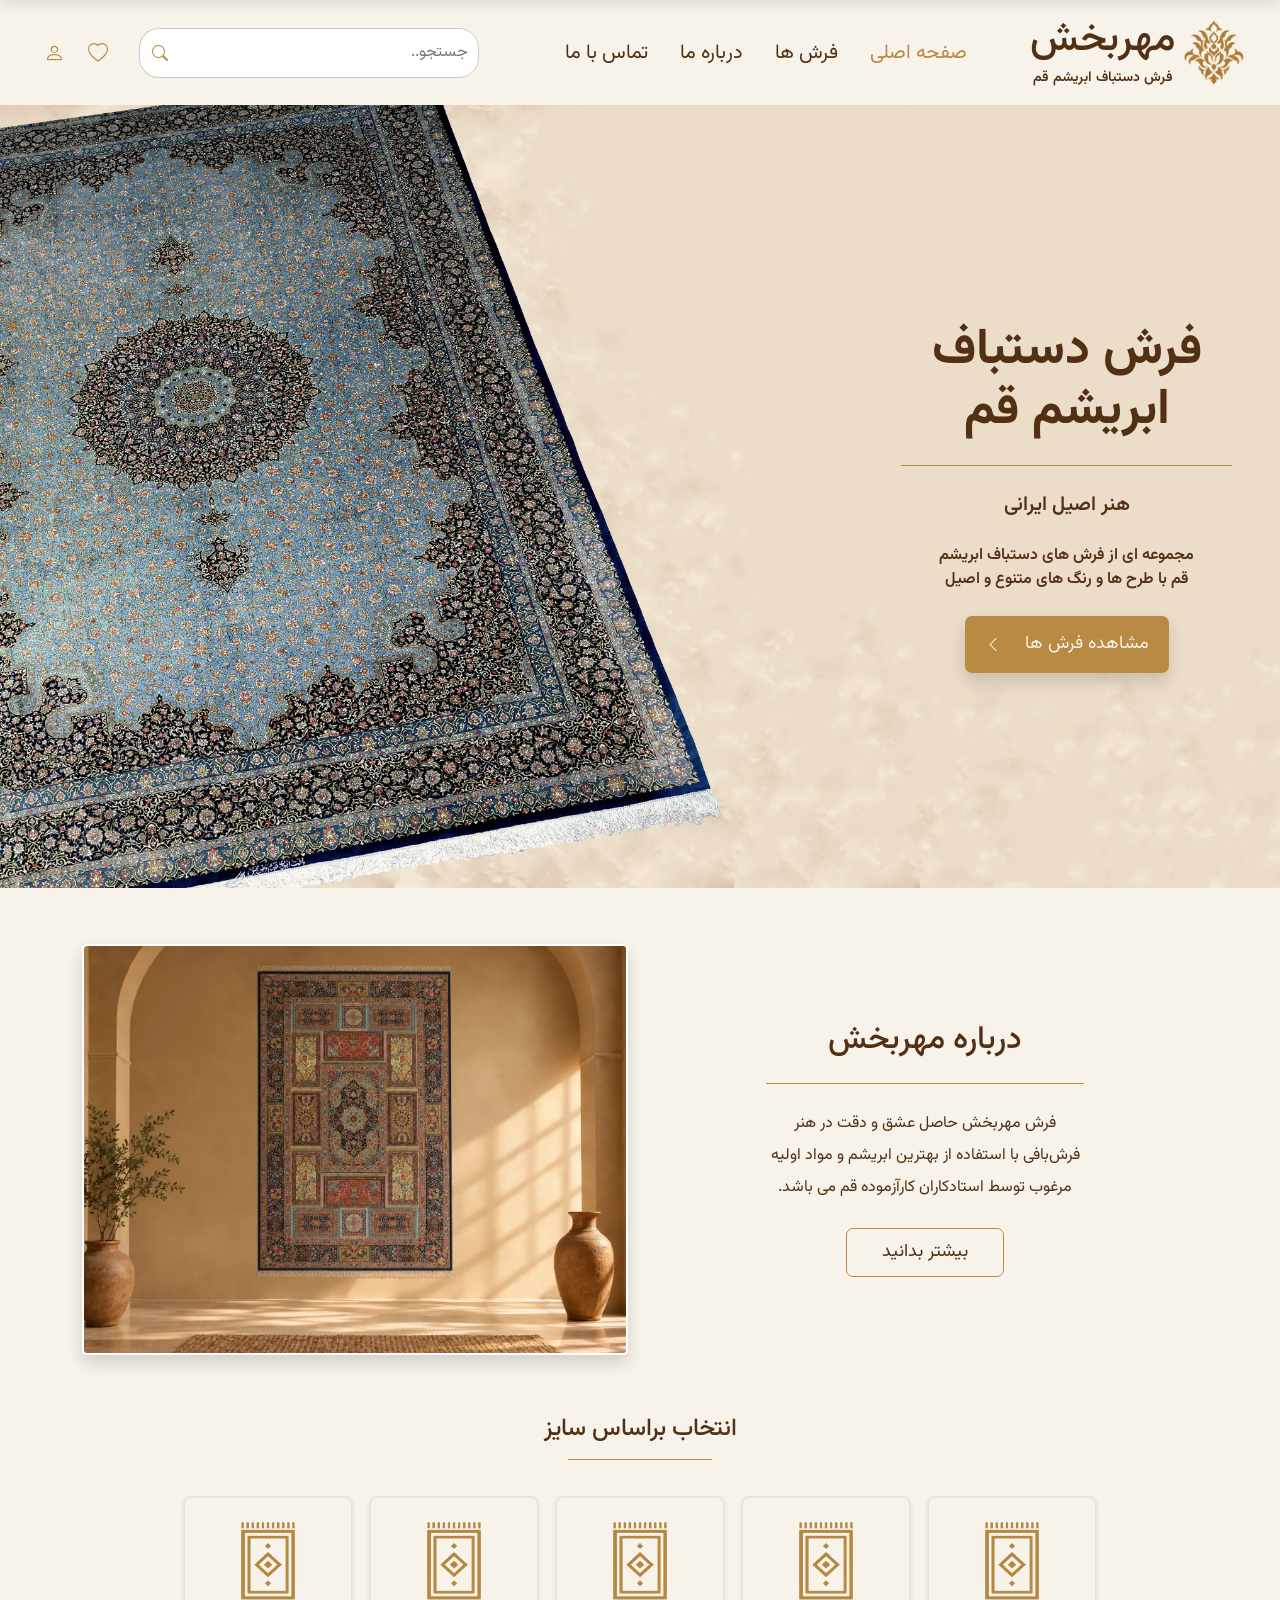
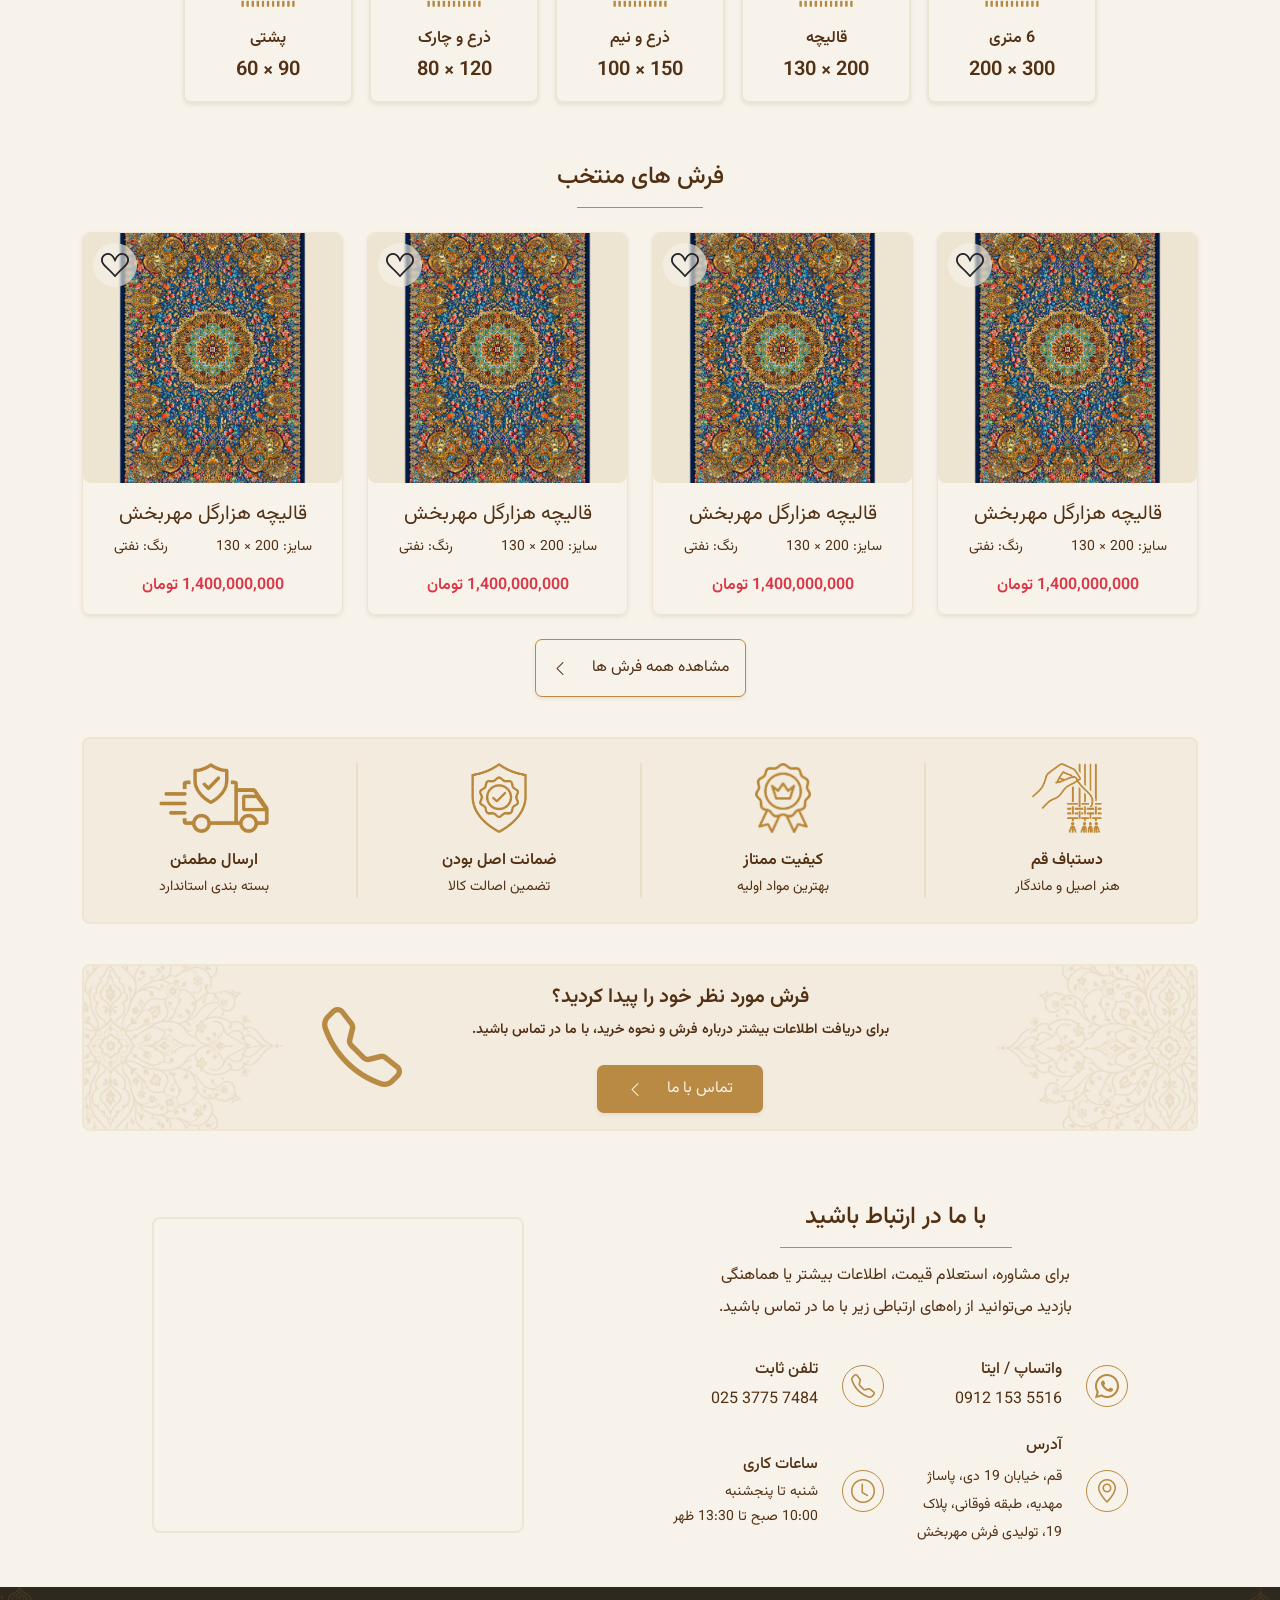
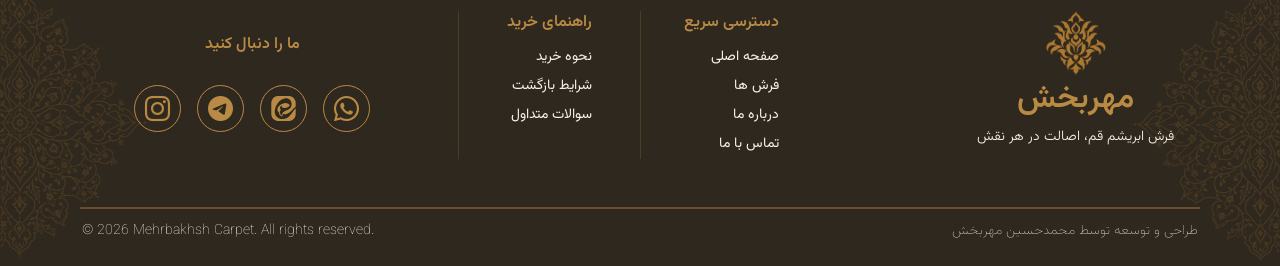
==== index.html @ 55b54447 "add produts page" ====
<html lang="en" dir="rtl">

<head>
    <meta charset="UTF-8">
    <meta name="viewport" content="width=device-width, initial-scale=1.0">
    <title>فرش مهربخش</title>

    <!-- bootstrap -->
    <link rel="stylesheet" href="assets/css/bootstrap.rtl.css">

    <!-- style -->
    <link rel="stylesheet" href="assets/css/style.css">

    <!-- icon -->
    <link rel="stylesheet" href="https://cdn.jsdelivr.net/npm/bootstrap-icons@1.13.1/font/bootstrap-icons.min.css">

    <!-- font -->
    <link rel="preconnect" href="https://fonts.googleapis.com">
    <link rel="preconnect" href="https://fonts.gstatic.com" crossorigin>
    <link href="https://fonts.googleapis.com/css2?family=Vazirmatn:wght@100..900&display=swap" rel="stylesheet">

    <link rel="shortcut icon" href="assets/imgs/logo.webp" type="image/x-icon">

</head>

<body>
    <!--main nav -->
    <nav class="px-1 px-sm-3 px-md-4 py-2 py-lg-3">
        <div class="container-fluid">
            <div class="row d-flex align-items-center justify-content-between">

                <div class="col-1 d-lg-none">
                    <i class="bi bi-list fs-4"></i>
                </div>

                <div class="col-8 col-sm-7 col-md-5 col-lg-3 col-xl-2">
                    <!-- logo and brand name -->
                    <div
                        class="d-flex align-items-center justify-content-start justify-content-sm-center justify-content-xl-start">
                        <!-- logo -->
                        <div class="logo">
                            <img src="assets/imgs/logo.webp" width="60px" alt="">
                        </div>

                        <!-- band name -->
                        <div class="brand_name ps-1 ps-sm-2 d-flex flex-column align-items-center">
                            <h1 class="mb-sm-1">مهربخش</h1>
                            <span class="small fw-semibold">فرش دستباف ابریشم قم</span>
                        </div>
                    </div>
                </div>

                <!-- nav links -->
                <div class="col-lg-6 col-xl-5 d-none d-lg-block">
                    <ul class="list-unstyled nav justify-content-center justify-content-xl-end">
                        <li class="nav-item">
                            <a class="nav-link text_gold fs-5" href="index.html">صفحه اصلی</a>
                        </li>

                        <li class="nav-item">
                            <a class="nav-link text-color-brown fs-5" href="products.html">فرش ها</a>
                        </li>

                        <li class="nav-item">
                            <a class="nav-link text-color-brown fs-5" href="#about_us">درباره ما</a>
                        </li>

                        <li class="nav-item">
                            <a class="nav-link text-color-brown fs-5" href="#contact_us">تماس با ما</a>
                        </li>
                    </ul>
                </div>

                <!-- search box -->
                <div class="col-4 d-none d-xl-block">
                    <div class="input-group d-flex justify-content-end">
                        <input type="search" class="search_box" placeholder="جستجو..">
                        <button class="btn btn-light search_btn">
                            <i class="bi bi-search text_gold"></i>
                        </button>
                    </div>
                </div>

                <!-- wishlist and profile -->
                <div class="col-3 col-md-2 col-lg-2 col-xl-1">
                    <ul class="list-unstyled d-flex align-items-center m-0 gap-2 justify-content-end ">
                        <li>
                            <a href="" class="extra_navlinks d-block d-xl-none p-2">
                                <i class="bi bi-search d-flex align-items-center fs-5"></i>
                            </a>
                        </li>
                        <li>
                            <a href="" class="extra_navlinks d-block p-2">
                                <i class="bi bi-heart d-flex align-items-center fs-5"></i>
                            </a>
                        </li>
                        <li>
                            <a href="" class="extra_navlinks d-block p-2">
                                <i class="bi bi-person d-flex align-items-center fs-5"></i>
                            </a>
                        </li>
                    </ul>
                </div>

            </div>
        </div>
    </nav>


    <!-- mini nav  -->
    <nav class="py-1 mini_nav">
        <div class="container">
            <div class="row d-flex align-items-center justify-content-between">

                <div class="col-1 d-lg-none">
                    <i class="bi bi-list fs-4"></i>
                </div>

                <!-- logo and brand name -->
                <div class="col-8 col-sm-7 col-md-5 col-lg-3 col-xl-2">
                    <div
                        class="d-flex align-items-center justify-content-start justify-content-sm-center justify-content-xl-start">
                        <!-- logo -->
                        <div class="mini_logo">
                            <img src="assets/imgs/logo.webp" width="40px" alt="">
                        </div>

                        <!-- band name -->
                        <div class="ps-1 ps-sm-2 ps-2 d-flex flex-column align-items-center">
                            <h2 class="mini_brand_name m-0">مهربخش</h2>
                        </div>
                    </div>
                </div>

                <!-- nav links -->
                <div class="col-lg-5 col-xl-4 d-none d-lg-block">
                    <ul class="list-unstyled nav justify-content-end m-0">
                        <li class="nav-item">
                            <a class="nav-link nav_link_mini text-light fs-6" href="index.html">صفحه اصلی</a>
                        </li>

                        <li class="nav-item">
                            <a class="nav-link nav_link_mini text_gold fs-6" href="products.html">فرش ها</a>
                        </li>

                        <li class="nav-item">
                            <a class="nav-link nav_link_mini text_gold fs-6" href="#about_us">درباره ما</a>
                        </li>

                        <li class="nav-item">
                            <a class="nav-link nav_link_mini text_gold fs-6" href="#contact_us">تماس با ما</a>
                        </li>
                    </ul>
                </div>

                <!-- search box -->
                <div class="col-4 d-none d-xl-flex">
                    <div class="input-group d-flex justify-content-end">
                        <input type="search" class="search_box_mini" placeholder="جستجو..">
                        <button class="btn btn-light search_btn_mini">
                            <i class="bi bi-search text_gold"></i>
                        </button>
                    </div>
                </div>

                <!-- wishlist and profile -->
                <div class="col-3 col-md-2 col-lg-2 col-xl-1">
                    <ul class="list-unstyled d-flex align-items-center justify-content-end m-0 gap-2">
                        <li>
                            <a href="" class="extra_navlinks d-block d-xl-none p-2">
                                <i class="bi bi-search d-flex align-items-center fs-5"></i>
                            </a>
                        </li>
                        <li>
                            <a href="" class="extra_navlinks_mini d-block p-2">
                                <i class="bi bi-heart d-flex align-items-center fs-6"></i>
                            </a>
                        </li>
                        <li>
                            <a href="" class="extra_navlinks_mini d-block p-2">
                                <i class="bi bi-person d-flex align-items-center fs-6"></i>
                            </a>
                        </li>
                    </ul>
                </div>
            </div>
        </div>
    </nav>

    <main>
        <!-- hero -->
        <section class="hero position-relative">
            <div class="container-fluid">
                <div
                    class="row h-100 d-flex align-items-start align-items-md-center justify-content-start ps-3 ps-sm-0 pt-3 pt-sm-5 pt-md-0">
                    <div
                        class="col-9 col-sm-5 col-md-5 col-xl-4 px-sm-2 px-md-5 d-flex flex-column align-items-center hero_content">
                        <h1 class="col-xl-11 hero_title m-0 fw-bold col-12 col-sm-11 col-md-12">فرش دستباف ابریشم قم
                        </h1>
                        <div class="line my-4"></div>
                        <span class="d-block fs-5 fw-semibold hero_title2">هنر اصیل ایرانی</span>
                        <p class="fw-semibold my-4 col-xl-10">مجموعه ای از فرش های دستباف ابریشم قم با طرح ها و رنگ های
                            متنوع و
                            اصیل
                        </p>
                        <a href="products.html" class="gold_btn hero_btn shadow ">
                            <span> مشاهده فرش ها</span>
                            <i class="bi bi-chevron-left d-flex align-items-center fs-6 ps-4"></i>
                        </a>
                    </div>
                </div>
            </div>
        </section>


        <!-- about us -->
        <section id="about_us" class="about_us py-4 py-sm-5 py-xl-5 my-2">
            <div class="container">
                <div class="row">
                    <div class="col-12 col-md-6 order-2 order-md-1">
                        <div
                            class="col-10 col-md-9 col-lg-8 col-xl-7 col-xxl-6 h-100 d-flex flex-column align-items-center justify-content-center about_text_box mx-auto mx-md-0 mx-lg-auto">
                            <span class="h2 about_us_title">درباره مهربخش</span>
                            <div class="line my-3 about_us_line"></div>
                            <p class="about_us_p text-center lh-lg py-2">فرش مهربخش حاصل عشق و دقت در هنر فرش‌بافی با
                                استفاده از
                                بهترین
                                ابریشم و مواد اولیه مرغوب توسط
                                استادکاران
                                کارآزموده قم می باشد.</p>
                            <div>
                                <a href="" class="outline_gold_btn about_us_btn">
                                    <span>بیشتر بدانید</span>
                                </a>
                            </div>
                        </div>
                    </div>

                    <div class="col-12 col-md-6 order-1 order-md-2 mb-5 mb-md-0">
                        <img src="assets/imgs/about-us.webp" class="about_us_img shadow" width="100%" alt="">
                    </div>
                </div>
            </div>
        </section>


        <!-- select by size -->
        <section class="select_size py-1">
            <div class="container">
                <div class="d-flex flex-column align-items-center justify-content-center">
                    <div class="select_size_head">
                        <div class="h4">انتخاب براساس سایز</div>
                        <div class="line w-75 mx-auto my-lg-3 mt-3 mb-0 mb"></div>
                    </div>

                    <div class="row w-100 d-flex justify-content-center select_size_items g-3 mt-1">

                        <div class="col-4 col-lg-2">
                            <a href=""
                                class="select_size_item shadow-sm px-2 px-sm-3 pb-2 pb-xl-3 pt-3 pt-xl-4 d-flex flex-column align-items-center justify-content-center ">
                                <div class="d-flex justify-content-center align-items-center">
                                    <img src="assets/imgs/select-size.webp" width="40%" alt="">
                                </div>
                                <div class="d-flex flex-column align-items-center">
                                    <span
                                        class="select_size_item_title d-block py-1 mt-1 mt-sm-2 mt-lg-3 fw-semibold ">6
                                        متری</span>
                                    <span
                                        class="select_size_item_size d-flex align-items-center m-0 p-0 fs-5 fw-semibold">300
                                        × 200</span>
                                </div>
                            </a>
                        </div>

                        <div class="col-4 col-lg-2">
                            <a href=""
                                class="px-2 px-sm-3 pb-2 pb-xl-3 pt-3 pt-xl-4 select_size_item shadow-sm d-flex flex-column align-items-center justify-content-center">
                                <div class="d-flex justify-content-center align-items-center">
                                    <img src="assets/imgs/select-size.webp" width="40%" alt="">
                                </div>
                                <div class="d-flex flex-column align-items-center">
                                    <span
                                        class="select_size_item_title d-block py-1 mt-1 mt-sm-2 mt-lg-3 fw-semibold">قالیچه</span>
                                    <span
                                        class="select_size_item_size d-flex align-items-center m-0 p-0 fs-5 fw-semibold">200
                                        × 130</span>
                                </div>
                            </a>
                        </div>

                        <div class="col-4 col-lg-2">
                            <a href=""
                                class="px-2 px-sm-3 pb-2 pb-xl-3 pt-3 pt-xl-4 select_size_item shadow-sm d-flex flex-column align-items-center justify-content-center">
                                <div class="d-flex justify-content-center align-items-center">
                                    <img src="assets/imgs/select-size.webp" width="40%" alt="">
                                </div>
                                <div class="d-flex flex-column align-items-center">
                                    <span
                                        class="select_size_item_title d-block py-1 mt-1 mt-sm-2 mt-lg-3 fw-semibold">ذرع
                                        و نیم</span>
                                    <span
                                        class="select_size_item_size d-flex align-items-center m-0 p-0 fs-5 fw-semibold">150
                                        × 100</span>
                                </div>
                            </a>
                        </div>

                        <div class="col-4 col-lg-2">
                            <a href=""
                                class="px-2 px-sm-3 pb-2 pb-xl-3 pt-3 pt-xl-4 select_size_item shadow-sm d-flex flex-column align-items-center justify-content-center">
                                <div class="d-flex justify-content-center align-items-center">
                                    <img src="assets/imgs/select-size.webp" width="40%" alt="">
                                </div>
                                <div class="d-flex flex-column align-items-center">
                                    <span
                                        class="select_size_item_title d-block py-1 mt-1 mt-sm-2 mt-lg-3 fw-semibold">ذرع
                                        و چارک</span>
                                    <span
                                        class="select_size_item_size d-flex align-items-center m-0 p-0 fs-5 fw-semibold">120
                                        × 80</span>
                                </div>
                            </a>
                        </div>

                        <div class="col-4 col-lg-2">
                            <a href=""
                                class="px-2 px-sm-3 pb-2 pb-xl-3 pt-3 pt-xl-4 select_size_item shadow-sm d-flex flex-column align-items-center justify-content-center">
                                <div class="d-flex justify-content-center align-items-center">
                                    <img src="assets/imgs/select-size.webp" width="40%" alt="">
                                </div>
                                <div class="d-flex flex-column align-items-center">
                                    <span
                                        class="select_size_item_title d-block py-1 mt-1 mt-sm-2 mt-lg-3 fw-semibold">پشتی</span>
                                    <span
                                        class="select_size_item_size d-flex align-items-center m-0 p-0 fs-5 fw-semibold">90
                                        × 60</span>
                                </div>
                            </a>
                        </div>
                    </div>
                </div>
            </div>
        </section>


        <!-- special carpets -->
        <section class="special_carpets py-5 my-lg-2">
            <div class="container">
                <div class="d-flex flex-column align-items-center justify-content-center">
                    <!-- special carpets header -->
                    <div>
                        <div class="h4">فرش های منتخب</div>
                        <div class="line w-75 mx-auto my-3"></div>
                    </div>

                    <!-- special carpet items -->
                    <div class="products_container w-100 mt-2">
                        <div class="row g-4">
                            <div class="col-6 col-xl-3">
                                <a href=""
                                    class="product_card shadow-sm d-flex flex-column align-items-center justify-content-center">
                                    <div class="product_head w-100">
                                        <div
                                            class="product_img_container d-flex align-items-center justify-content-center">
                                            <img class="product_img" src="assets/imgs/1.webp" alt="">
                                        </div>
                                    </div>

                                    <div class="product_body px-2 px-sm-0 py-3 py-md-4 py-xl-3 py-xxl-4">
                                        <span class="product_body_title d-block text-center fs-5">قالیچه هزارگل
                                            مهربخش</span>
                                        <div
                                            class="product_body_detail d-flex justify-content-between justify-content-sm-center gap-sm-5 py-2 small">
                                            <div class=" text-center">
                                                <span>سایز:</span>
                                                <span>200 × 130</span>
                                            </div>
                                            <div>
                                                <span>رنگ: </span>
                                                <span>نفتی</span>
                                            </div>
                                        </div>
                                        <span
                                            class="product_body_price d-block w-100 text-center fs-6 pt-2 text-danger fw-semibold">
                                            1,400,000,000
                                            تومان
                                        </span>
                                    </div>

                                    <!-- wishlist icon -->
                                    <button class="wishlist_icon_container border-0">
                                        <i
                                            class="bi bi-suit-heart-fill text-danger fs-3 wishlist_icon_selected d-none"></i>
                                        <i class="bi bi-suit-heart text-dark fs-3 wishlist_icon"></i>
                                    </button>

                                </a>
                            </div>

                            <div class="col-6 col-xl-3">
                                <a href=""
                                    class="product_card shadow-sm d-flex flex-column align-items-center justify-content-center">
                                    <div class="product_head w-100">
                                        <div
                                            class="product_img_container d-flex align-items-center justify-content-center">
                                            <img class="product_img" src="assets/imgs/1.webp" alt="">
                                        </div>
                                    </div>

                                    <div class="product_body px-2 px-sm-0 py-3 py-md-4 py-xl-3 py-xxl-4">
                                        <span class="product_body_title d-block text-center fs-5">قالیچه هزارگل
                                            مهربخش</span>
                                        <div
                                            class="product_body_detail d-flex justify-content-between justify-content-sm-center gap-sm-5 py-2 small">
                                            <div class=" text-center">
                                                <span>سایز:</span>
                                                <span>200 × 130</span>
                                            </div>
                                            <div>
                                                <span>رنگ: </span>
                                                <span>نفتی</span>
                                            </div>
                                        </div>
                                        <span
                                            class="product_body_price d-block w-100 text-center fs-6 pt-2 text-danger fw-semibold">
                                            1,400,000,000
                                            تومان
                                        </span>
                                    </div>

                                    <!-- wishlist icon -->
                                    <button class="wishlist_icon_container border-0">
                                        <i
                                            class="bi bi-suit-heart-fill text-danger fs-3 wishlist_icon_selected d-none"></i>
                                        <i class="bi bi-suit-heart text-dark fs-3 wishlist_icon"></i>
                                    </button>

                                </a>
                            </div>

                            <div class="col-6 col-xl-3">
                                <a href=""
                                    class="product_card shadow-sm d-flex flex-column align-items-center justify-content-center">
                                    <div class="product_head w-100">
                                        <div
                                            class="product_img_container d-flex align-items-center justify-content-center">
                                            <img class="product_img" src="assets/imgs/1.webp" alt="">
                                        </div>
                                    </div>

                                    <div class="product_body px-2 px-sm-0 py-3 py-md-4 py-xl-3 py-xxl-4">
                                        <span class="product_body_title d-block text-center fs-5">قالیچه هزارگل
                                            مهربخش</span>
                                        <div
                                            class="product_body_detail d-flex justify-content-between justify-content-sm-center gap-sm-5 py-2 small">
                                            <div class=" text-center">
                                                <span>سایز:</span>
                                                <span>200 × 130</span>
                                            </div>
                                            <div>
                                                <span>رنگ: </span>
                                                <span>نفتی</span>
                                            </div>
                                        </div>
                                        <span
                                            class="product_body_price d-block w-100 text-center fs-6 pt-2 text-danger fw-semibold">
                                            1,400,000,000
                                            تومان
                                        </span>
                                    </div>

                                    <!-- wishlist icon -->
                                    <button class="wishlist_icon_container border-0">
                                        <i
                                            class="bi bi-suit-heart-fill text-danger fs-3 wishlist_icon_selected d-none"></i>
                                        <i class="bi bi-suit-heart text-dark fs-3 wishlist_icon"></i>
                                    </button>

                                </a>
                            </div>

                            <div class="col-6 col-xl-3">
                                <a href=""
                                    class="product_card shadow-sm d-flex flex-column align-items-center justify-content-center">
                                    <div class="product_head w-100">
                                        <div
                                            class="product_img_container d-flex align-items-center justify-content-center">
                                            <img class="product_img" src="assets/imgs/1.webp" alt="">
                                        </div>
                                    </div>

                                    <div class="product_body px-2 px-sm-0 py-3 py-md-4 py-xl-3 py-xxl-4">
                                        <span class="product_body_title d-block text-center fs-5">قالیچه هزارگل
                                            مهربخش</span>
                                        <div
                                            class="product_body_detail d-flex justify-content-between justify-content-sm-center gap-sm-5 py-2 small">
                                            <div class=" text-center">
                                                <span>سایز:</span>
                                                <span>200 × 130</span>
                                            </div>
                                            <div>
                                                <span>رنگ: </span>
                                                <span>نفتی</span>
                                            </div>
                                        </div>
                                        <span
                                            class="product_body_price d-block w-100 text-center fs-6 pt-2 text-danger fw-semibold">
                                            1,400,000,000
                                            تومان
                                        </span>
                                    </div>

                                    <!-- wishlist icon -->
                                    <button class="wishlist_icon_container border-0">
                                        <i
                                            class="bi bi-suit-heart-fill text-danger fs-3 wishlist_icon_selected d-none"></i>
                                        <i class="bi bi-suit-heart text-dark fs-3 wishlist_icon"></i>
                                    </button>

                                </a>
                            </div>
                        </div>
                    </div>

                    <a href="products.html" class="outline_gold_btn my-4 p-3 shadow-sm">
                        <span class="small"> مشاهده همه فرش ها</span>
                        <i class="bi bi-chevron-left d-flex align-items-center fs-6 ps-4"></i>
                    </a>

                    <!-- carpet features -->
                    <div class="carpet_features w-100 my-2 my-md-3">
                        <div class="row">
                            <div class="col-3 carpet_feature_col my-2 my-sm-3 my-lg-4">
                                <div
                                    class="carpet_feature  d-flex flex-column justify-content-center align-items-center">
                                    <img src="assets/imgs/special-carpet-feature1.webp" height="70px" alt="">
                                    <span class="carpet_feature_title fw-semibold pt-3">دستباف قم</span>
                                    <span class="carpet_feature_detail pt-1 small">هنر اصیل و ماندگار</span>
                                </div>
                            </div>

                            <div class="col-3 carpet_feature_col my-2 my-sm-3 my-lg-4">
                                <div
                                    class="carpet_feature d-flex flex-column justify-content-center align-items-center">
                                    <img src="assets/imgs/special-carpet-feature2.webp" height="70px" alt="">
                                    <span class="carpet_feature_title fw-semibold pt-3">کیفیت ممتاز</span>
                                    <span class="carpet_feature_detail pt-1 small">بهترین مواد اولیه</span>
                                </div>
                            </div>

                            <div class="col-3 carpet_feature_col my-2 my-sm-3 my-lg-4">
                                <div
                                    class="carpet_feature d-flex flex-column justify-content-center align-items-center">
                                    <img src="assets/imgs/special-carpet-feature3.webp" height="70px" alt="">
                                    <span class="carpet_feature_title fw-semibold pt-3">ضمانت اصل بودن</span>
                                    <span class="carpet_feature_detail pt-1 small">تضمین اصالت کالا</span>
                                </div>
                            </div>

                            <div class="col-3 carpet_feature_col my-2 my-sm-3 my-lg-4">
                                <div
                                    class="carpet_feature d-flex flex-column justify-content-center align-items-center">
                                    <img src="assets/imgs/special-carpet-feature4.webp" height="70px" alt="">
                                    <span class="carpet_feature_title fw-semibold pt-3">ارسال مطمئن</span>
                                    <span class="carpet_feature_detail pt-1 small">بسته بندی استاندارد</span>
                                </div>
                            </div>
                        </div>
                    </div>

                    <!-- CTA  -->
                    <div
                        class="carpet_cta px-4 px-lg-0 mt-4 py-3 d-flex justify-content-center align-items-center gap-0 gap-sm-2 gap-md-2 gap-lg-0 position-relative">
                        <div
                            class="col-9 col-sm-7 col-md-8 col-lg-7 col-xl-6 d-flex flex-column align-items-center justify-content-center">
                            <span class="cta_title fs-5 fw-semibold">فرش مورد نظر خود را پیدا کردید؟</span>
                            <span
                                class="cta_detail col-10 col-sm-11 col-lg-12 small fw-semibold py-2 mb-2 mb-lg-3 text-center">برای
                                دریافت اطلاعات بیشتر درباره فرش و نحوه خرید،
                                با
                                ما در تماس باشید.</span>
                            <a href="#contact_us" class="cta_btn gold_btn shadow-sm " style="padding: 12px 30px;">
                                <span class="small">تماس با ما</span>
                                <i class="bi bi-chevron-left d-flex align-items-center fs-6 ps-4"></i>
                            </a>
                        </div>

                        <div>
                            <i class="bi bi-telephone telephone_icon text_gold"></i>
                        </div>

                        <!-- background texture -->
                        <div class="position-absolute top-50 end-0 translate-middle-y cta_background_container1">
                            <img src="assets/imgs/footer_background.webp" class="cta_background1" width="200px" alt="">
                        </div>
                        <div class=" position-absolute top-50 start-0 translate-middle-y cta_background_container2">
                            <img src="assets/imgs/footer_background.webp" class="cta_background2" width="200px" alt="">
                        </div>
                    </div>
                </div>
            </div>
        </section>


        <!-- contact us -->
        <section id="contact_us" class="contact_us mb-4 py-xl-3 ">
            <div class="container">
                <div
                    class="row align-items-center justify-content-center justify-content-lg-between justify-content-xl-around g-sm-5 g-lg-0">
                    <div class="col-12 col-sm-11 col-md-8 col-lg-6 col-xl-5">
                        <div class="d-flex flex-column align-items-center justify-content-center">
                            <span class="h4 contact_us_title">با ما در ارتباط باشید</span>
                            <div class="line my-2 w-50"></div>
                            <p class="contact_us_detail text-center lh-lg py-1 col-xl-10 col-xxl-9 mb-0 mb-lg-2"> برای
                                مشاوره، استعلام قیمت، اطلاعات بیشتر یا هماهنگی
                                بازدید می‌توانید از راه‌های ارتباطی زیر با ما در تماس باشید.</p>
                        </div>

                        <div class="row pt-4 g-4 mb-4 mb-sm-0">
                            <div class="col-12 col-sm-6 d-flex align-items-center">
                                <div class="d-flex align-items-center gap-3 gap-sm-4">
                                    <div class="contact_us_phone p-2">
                                        <i class="bi bi-whatsapp text_gold fs-4"></i>
                                    </div>
                                    <div class="d-flex flex-column">
                                        <span class="h6 contact_us_item_title">واتساپ / ایتا</span>
                                        <span class="bold ltr contact_us_item_number">0912 153 5516</span>
                                    </div>
                                </div>
                            </div>

                            <div class="col-12 col-sm-6 d-flex align-items-center">
                                <div class="d-flex align-items-center gap-4 ">
                                    <div class="contact_us_phone p-2">
                                        <i class="bi bi-telephone text_gold fs-4"></i>
                                    </div>
                                    <div class="d-flex flex-column">
                                        <span class="h6 contact_us_item_title">تلفن ثابت</span>
                                        <span class="bold ltr contact_us_item_number">025 3775 7484</span>
                                    </div>
                                </div>
                            </div>

                            <div class="col-9 col-sm-6 d-flex align-items-center order-2 order-sm-1">
                                <div class="d-flex align-items-center gap-4">
                                    <div class="contact_us_phone p-2">
                                        <i class="bi bi-geo-alt text_gold fs-4"></i>
                                    </div>
                                    <div class="d-flex flex-column">
                                        <span class="h6 contact_us_item_title">آدرس</span>
                                        <span class="small lh-lg contact_us_item_detail">قم، خیابان 19 دی، پاساژ مهدیه،
                                            طبقه فوقانی، پلاک 19،
                                            تولیدی فرش
                                            مهربخش</span>
                                    </div>
                                </div>
                            </div>

                            <div class="col-12 col-sm-6 d-flex align-items-center order-1 order-sm-2">
                                <div class="d-flex align-items-center gap-4">
                                    <div class="contact_us_phone p-2">
                                        <i class="bi bi-clock text_gold fs-4"></i>
                                    </div>
                                    <div class="d-flex flex-column">
                                        <span class="h6 contact_us_detail_item">ساعات کاری</span>
                                        <span class="small bold mb-1 contact_us_item_title">شنبه تا پنجشنبه</span>
                                        <span class="small bold contact_us_item_detail">10:00 صبح تا 13:30 ظهر</span>
                                    </div>
                                </div>
                            </div>

                        </div>
                    </div>

                    <div class="col-9 col-md-8 col-lg-5 col-xl-4">
                        <div class=" d-flex justify-content-center map p-2 p-lg-3">
                            <iframe title="map-iframe"
                                src="https://neshan.org/maps/iframe/places/61d1ba69313bbf83d821fd987650c64e#c34.646-50.887-20z-0p/34.6462736734398/50.88631746629694"
                                width="450" height="280" allowFullScreen loading="lazy"></iframe>
                        </div>
                    </div>
                </div>
            </div>
        </section>
    </main>

    <!-- footer -->
    <footer class="py-4 position-relative">
        <div class="container">
            <div class="row d-flex justify-content-center g-4 g-md-5 g-md-0">
                <div class="col-6 col-md-4 p-0">
                    <div
                        class="col-7 col-sm-12 d-flex justify-content-start justify-content-sm-center justify-content-md-start">
                        <div class="ms-0 ms-lg-5 d-flex flex-column align-items-center justify-content-center">
                            <img src="assets/imgs/logo.webp" width="60px" alt="">
                            <span class="text_gold fs-2 fw-semibold pb-1">مهربخش</span>
                            <span class="col-11 col-sm-12 text-center small fw-light">فرش ابریشم قم، اصالت در هر
                                نقش</span>
                        </div>
                    </div>
                </div>

                <div class="col-12 col-md-4 order-2 order-md-1">
                    <div class="row">
                        <div class="col-6 footer_links_col">
                            <div class="d-flex justify-content-center">
                                <div class="footer_links">
                                    <span class="d-block text_gold pb-2 fw-semibold ">دسترسی سریع</span>
                                    <ul class="list-unstyled small m-0">
                                        <li class="py-1">
                                            <a href="index.html" class="footer_link_item">صفحه اصلی</a>
                                        </li>
                                        <li class="py-1">
                                            <a href="products.html" class="footer_link_item">فرش ها</a>
                                        </li>
                                        <li class="py-1">
                                            <a href="#about_us" class="footer_link_item">درباره ما</a>
                                        </li>
                                        <li class="py-1">
                                            <a href="#contact_us" class="footer_link_item">تماس با ما</a>
                                        </li>
                                    </ul>
                                </div>
                            </div>
                        </div>

                        <div class="col-6 footer_links_col px-2">
                            <div class="d-flex justify-content-center">
                                <div class="footer_links">
                                    <span class="d-block text_gold pb-2 fw-semibold ">راهنمای خرید</span>
                                    <ul class="list-unstyled small">
                                        <li class="py-1">
                                            <a href="" class="footer_link_item">نحوه خرید</a>
                                        </li>
                                        <li class="py-1">
                                            <a href="" class="footer_link_item">شرایط بازگشت</a>
                                        </li>
                                        <li class="py-1">
                                            <a href="" class="footer_link_item">سوالات متداول</a>
                                        </li>
                                    </ul>
                                </div>
                            </div>
                        </div>
                    </div>
                </div>

                <div
                    class="col-3 col-sm-6 col-md-4 order-1 order-md-2 d-flex align-items-center justify-content-center p-0">
                    <div class="footer_links_social d-flex flex-column align-items-center">
                        <span class="d-block text_gold pb-3 pb-md-4 fw-semibold">ما را دنبال کنید</span>
                        <ul class="list-unstyled nav gap-2 gap-lg-3 justify-content-center">
                            <li class="py-1">
                                <a href="https://wa.me/989100562098" class="social_link_item" target="_blank">
                                    <div>
                                        <i class="bi bi-whatsapp footer_icon"></i>
                                    </div>
                                </a>
                            </li>
                            <li class="py-1">
                                <a href="https://eitaa.com/hossein_mehrbakhsh" class="social_link_item" target="_blank">
                                    <div>
                                        <svg class="footer_svg" height="25" viewBox="5.312 -.192 501.099 512.323"
                                            width="25" xmlns="http://www.w3.org/2000/svg" fill="currentColor">
                                            <path
                                                d="m127.317 510.763a141.312 141.312 0 0 1 -49.749-17.707c-34.56-19.819-60.352-55.317-68.629-94.421-3.221-15.296-3.627-34.624-3.2-153.749.405-128.193.106-121.579 6.208-142.699 3.029-10.517 11.456-28.587 17.557-37.696 22.507-33.494 55.616-54.998 96.64-62.784 8.192-1.557 20.053-1.707 129.195-1.707 133.355 0 128.96-.192 150.741 6.699a145.216 145.216 0 0 1 92.032 89.259c7.04 19.989 7.381 23.189 7.872 75.84l.427 47.573-8.341 5.717c-11.904 8.128-27.52 22.613-49.408 45.867-25.216 26.795-50.688 51.627-63.616 62.016-27.925 22.421-53.504 35.221-79.488 39.765-13.525 2.347-35.883 1.429-49.109-2.027-11.797-3.072-11.029-3.584-15.488 9.899a135.573 135.573 0 0 0 -6.784 32.981l-.661 8.683-3.115-.64c-25.92-5.141-51.605-27.413-61.525-53.333a76.437 76.437 0 0 1 -5.547-26.005l-.341-7.253-6.592-6.059c-13.739-12.587-22.677-27.989-25.493-43.968-4.523-25.451 7.253-54.229 32.811-80.128 26.965-27.371 66.709-48.853 105.664-57.173 14.037-2.987 38.784-3.776 51.264-1.6 24.277 4.224 44.096 16.491 56.427 34.965 3.883 5.781 4.16 6.613 3.776 11.84a17.323 17.323 0 0 1 -3.904 10.517c-9.92 13.888-39.424 28.757-71.168 35.84-56 12.48-91.605-3.029-86.037-37.525.555-3.477.853-6.485.661-6.677-.683-.683-6.251 2.219-12.267 6.4-10.219 7.125-19.264 20.992-22.4 34.283-.768 3.328-1.067 8.661-.725 13.867.427 7.061 1.131 9.685 4.096 15.701 1.963 3.968 5.867 9.6 8.704 12.565l5.12 5.355-2.048 2.603a103.36 103.36 0 0 0 -14.443 25.963 77.547 77.547 0 0 0 -2.24 38.72c2.197 9.835 8.981 23.36 15.765 31.317 5.163 6.08 17.003 16.299 18.901 16.299.512 0 .939-1.024.939-2.261.021-4.907 3.925-20.757 6.955-28.309 9.024-22.571 28.821-41.813 60.16-58.453 5.227-2.773 20.309-10.027 33.536-16.149 29.013-13.44 44.864-21.653 53.568-27.84 25.088-17.771 40.597-44.053 45.653-77.333 1.835-12.16 1.835-34.859 0-47.083-7.851-52.011-46.827-87.381-102.784-93.227-62.4-6.549-141.824 41.664-190.763 115.776-23.808 36.053-39.893 76.053-46.656 116.117-2.624 15.531-3.605 44.373-1.984 58.667 4.117 36.352 17.536 65.664 40.597 88.661a139.328 139.328 0 0 0 39.893 28.011c50.517 24.107 106.453 24.64 155.627 1.515 21.248-10.005 42.112-25.515 64.491-48 21.76-21.867 36.48-40.107 76.629-95.104 22.187-30.357 39.765-50.517 48.469-55.573l3.2-1.835-.405 65.941c-.384 63.851-.469 66.283-2.624 75.968-12.8 57.131-54.187 98.901-110.827 111.829l-9.984 2.283-123.2.213c-100.992.171-124.8-.043-132.053-1.195z" />
                                        </svg>
                                    </div>
                                </a>
                            </li>
                            <li class="py-1">
                                <a href="https://t.me/hossein_mehrbakhsh" class="social_link_item" target="_blank">
                                    <div>
                                        <i class="bi bi-telegram footer_icon"></i>
                                    </div>
                                </a>
                            </li>
                            <li class="py-1">
                                <a href="https://www.instagram.com/mehrbakhsh_carpet/" class="social_link_item"
                                    target="_blank">
                                    <div>
                                        <i class="bi bi-instagram footer_icon"></i>
                                    </div>
                                </a>
                            </li>
                        </ul>
                    </div>
                </div>
            </div>

            <div class="row d-flex justify-content-between align-items-center pt-2 mt-4 mt-md-5 g-1 footer_bottom">
                <span class="col-12 col-sm-6 small fw-lighter order-2 order-sm-1">طراحی و توسعه توسط محمدحسین
                    مهربخش</span>
                <span class="col-12 col-sm-6 small fw-lighter order-1 order-sm-2 ltr">© 2026 Mehrbakhsh Carpet. All
                    rights reserved.</span>
            </div>
        </div>

        <div class="footer_background1 position-absolute end-0 top-0">
            <img src="assets/imgs/footer_background.webp" width="150px" alt="">
        </div>

        <div class="footer_background2 position-absolute start-0 top-0">
            <img src="assets/imgs/footer_background.webp" width="150px" alt="">
        </div>
    </footer>




    <script src="assets/js/app.js"></script>
</body>

</html>
---- assets/css/style.css ----
* {
    margin: 0;
    padding: 0;
}

:root {
    --text-color: #523014;
    --primary-background: #F7F3EB;
    --secondary-background: hsl(40, 43%, 91%);
    --dark-background: #2F281E;
    --hover-background: hsl(39, 42%, 97%);
    --gold: #B88A43;
}

body {
    font-family: "Vazirmatn", sans-serif;
    background-color: var(--primary-background);
    color: var(--text-color);
}

.ltr {
    direction: ltr;
    unicode-bidi: isolate;
}

.text_gold {
    color: var(--gold);
}

.text-color-brown {
    color: var(--text-color);
}


.nav-link:hover {
    color: #B88A43;
}

.line {
    height: 1px;
    width: 100%;
    border-top: 1px solid var(--gold);
}

.gold_btn {

    text-decoration: none;
    color: var(--primary-background);
    background-color: var(--gold);
    padding: 15px 20px;
    border-radius: 7px;
    font-size: 18px;
    display: flex;
    justify-content: space-between;
    align-items: center;
    transition-duration: 0.3s;
}

.gold_btn:hover {
    background-color: hsl(36, 47%, 40%);
    color: var(--primary-background);
}

/* main nav */
.search_box {
    border: 1px solid hsl(0, 0%, 80%);
    height: 50px;
    width: 300px;
    border-radius: 20px;
    padding: 10px;
}

.search_box:focus {
    outline: 1px solid var(--gold);
}

.search_btn {
    background-color: white;
    border-color: hsl(0, 0%, 80%);
    border-right: transparent;
    border-radius: 20px;
    transition-duration: 0.3s;
}

.search_btn:focus {
    background-color: var(--hover-background);
    outline: 1px solid var(--gold);
    border: 1px solid hsl(0, 0%, 80%);
    border-right: 0;
}

.search_btn:hover {
    border-color: hsl(0, 0%, 80%);
    background-color: var(--hover-background) !important;
}

.extra_navlinks {
    text-decoration: none;
    color: var(--gold);
    transition-duration: 0.3s;
}

.extra_navlinks:hover {
    color: var(--text-color);
}


/*  mini nav */
.mini_nav {
    background: rgba(47, 40, 30, 0.95);
    backdrop-filter: blur(8px);
    color: var(--gold);
    position: fixed;
    top: 0;
    left: 0;
    z-index: 1000;
    transform: translate3d(0, -100%, 0);
    transition: transform 0.3s ease;
    width: 100%;

    box-shadow: 0 3px 15px rgba(0, 0, 0, 0.12);
}

.mini_nav.show {
    transform: translate3d(0, 0, 0);
}

.search_box_mini {
    border: 1px solid hsl(0, 0%, 80%);
    height: 30px;
    width: 200px;
    border-radius: 10px;
    padding: 10px;
}

.search_box_mini:focus {
    outline: 1px solid var(--gold);
}

.search_btn_mini {
    background-color: white;
    border-color: hsl(0, 0%, 80%);
    border-right: transparent;
    border-radius: 10px;
    transition-duration: 0.3s;
}

.search_btn_mini:focus {
    background-color: var(--hover-background);
    outline: 1px solid var(--gold);
    border: 1px solid hsl(0, 0%, 80%);
    border-right: 0;
}

.nav_link_mini:hover {
    color: var(--secondary-background);
}

.search_btn_mini:hover {
    border-color: hsl(0, 0%, 80%);
    background-color: var(--hover-background) !important;
}

.extra_navlinks_mini {
    text-decoration: none;
    color: var(--gold);
    transition-duration: 0.3s;
}

.extra_navlinks_mini:hover {
    color: var(--secondary-background);
}


/* hero */
.hero {
    text-align: center;
    height: 87vh;
    background-image: url(../imgs/hero.webp);
    background-size: cover;
    background-position: center;
    background-repeat: no-repeat;
    overflow: hidden;
}

.hero_title {
    font-size: 50px;
}


/* about us  */
.about_us_img {
    border-radius: 5px;
    border: 2px solid white;
}

.outline_gold_btn {
    text-decoration: none;
    color: var(--text-color);
    background-color: var(--primary-background);
    border: 1px solid var(--gold);
    padding: 10px 35px;
    border-radius: 7px;
    font-size: 18px;
    display: flex;
    justify-content: space-between;
    align-items: center;
    transition-duration: 0.3s;
}

.outline_gold_btn:hover {
    color: var(--text-color);
    background-color: hsl(40, 43%, 99%);
}


/* select with size */
.select_size_item {
    color: var(--text-color);
    text-decoration: none;
    border: 2px solid rgba(187, 139, 68, 0.15);
    border-radius: 8px;
    transition-duration: 0.3s;
}

.select_size_item:hover {
    border-color: var(--gold);
    color: var(--text-color);
}


/* special carpets */
.product_card {
    border-radius: 8px;
    color: var(--text-color);
    text-decoration: none;
    border: 1px solid rgba(187, 139, 68, 0.15);
    border-radius: 8px;
    transition-duration: 0.3s;
    position: relative;
}

.product_card:hover {
    border-color: var(--gold);
    color: var(--text-color);
    background-color: var(--hover-background);
}

.product_img_container {
    background-color: rgba(187, 139, 68, 0.15);
    border-radius: 8px;
    height: 320px;
    overflow: hidden;
}

.product_img {
    height: 400px;
    transition: transform 0.4s ease;
}

.product_img:hover {
    transform: scale(1.15);
}

.wishlist_icon_container {
    position: absolute;
    top: 10px;
    left: 10px;
    padding: 8px;
    border-radius: 40px;
    background-color: rgb(247, 243, 235, 0.6);
    backdrop-filter: blur(1px);
    transition-duration: 0.3s;
}


.wishlist_icon_container:hover {
    background-color: rgb(247, 243, 235, 0.9);
}


.carpet_features {
    background-color: var(--secondary-background);
    border-radius: 8px;
    border: 2px solid hsl(40, 43%, 88%);
}


.carpet_feature_col:not(:last-child) {
    border-left: 2px solid hsl(40, 43%, 85%);
}

.carpet_cta {
    width: 100%;
    background-color: var(--secondary-background);
    border-radius: 8px;
    border: 2px solid hsl(40, 43%, 88%);
    overflow: hidden;
}

.telephone_icon {
    font-size: 80px;
}

.cta_background1 {
    filter: opacity(0.15);
}

.cta_background2 {
    transform: rotate(180deg);
    filter: opacity(0.15);
}


/* contact us */
.contact_us_phone {
    border-radius: 40px;
    border: 1px solid var(--gold);
}

.map iframe {
    border-radius: 8px;
}

.map {
    border: 2px solid hsl(40, 43%, 88%);
    border-radius: 8px;
}


/* footer  */
footer {
    background-color: var(--dark-background);
    color: var(--primary-background);
    overflow: hidden;
}

.footer_links .footer_link_item {
    text-decoration: none;
    color: var(--primary-background);
    transition-duration: 0.3s;
}

.footer_links .footer_link_item:hover {
    color: var(--gold);
}

footer .footer_links_col {
    border-left: 1px solid rgb(184, 138, 67, 0.2);
}

.footer_links_social .social_link_item {
    font-size: 25px;
    text-decoration: none;
    color: var(--gold);
    transition-duration: 0.3s;
}

.footer_links_social .social_link_item:hover {
    color: var(--primary-background);
}

.social_link_item div {
    padding: 10px;
    border-radius: 40px;
    border: 1px solid var(--gold);
}

.footer_bottom {
    border-top: 2px solid rgb(184, 138, 67, 0.4);
}

.footer_background1 {
    filter: opacity(0.2);
}

.footer_background2 {
    filter: opacity(0.2);
    transform: rotate(180deg);
}



/*------------------ responsive -----------------*/
@media (max-width: 1399.98px) {

    /* special carpets  */
    .product_img_container {
        height: 250px;
    }

    .product_img {
        height: 300px;
    }
}

@media (max-width: 1199.98px) {

    /* about us  */
    .about_us_p {
        font-size: 15px !important;
    }

    /* select by size */
    .select_size_item_size {
        font-size: 18px !important;
    }

}

@media (max-width: 991.98px) {

    /* main nav  */
    .brand_name h1 {
        font-size: 32px;
    }

    .brand_name span {
        font-size: 13px;
    }

    .logo img {
        width: 50px;
    }

    /* hero  */
    .hero {
        background-position: 40% center;
    }

    .hero_content h1 {
        font-size: 40px;
    }

    .hero_title2 {
        font-size: 20px !important;
    }

    .hero_content p {
        font-size: 14px;
    }

    .hero_btn span {
        font-size: 16px;
    }

    /* about us  */
    .about_us_title {
        font-size: 26px !important;
    }

    .about_us_p {
        font-size: 12px !important;
        margin-bottom: 5px;
    }

    .about_us_line {
        margin: 5px 0px !important;
    }

    .about_us_btn span {
        font-size: 15px;
    }

    /* select by size */
    .select_size_items {
        width: 70% !important;
    }


    /* special carpet  */
    /* carpet feature  */
    .carpet_feature img {
        height: 55px;
    }

    /* cta  */
    .cta_background1 {
        width: 150px;
    }

    .cta_background2 {
        width: 150px;
    }

    .cta_background_container1 {
        left: -40px !important;
    }

    .cta_background_container2 {
        right: -40px !important;
    }

    .cta_title {
        font-size: 18px !important;
    }

    .cta_detail {
        font-size: 12px !important;
        font-weight: normal !important;
    }

    .telephone_icon {
        font-size: 70px;
    }

    .cta_btn span {
        font-size: 14px;
    }

}

@media (max-width: 767.98px) {
    .brand_name h1 {
        font-size: 28px;
    }

    .brand_name span {
        font-size: 12px;
    }

    .logo img {
        width: 47px;
    }

    /* hero  */
    .hero {
        background-position: 35% center;
    }

    .hero_content h1 {
        font-size: 34px;
    }

    .hero_title2 {
        font-size: 17px !important;
    }

    .hero_content p {
        font-size: 11px;
    }

    .hero_btn span {
        font-size: 13px;
    }

    .hero_btn {
        padding: 12px 12px;
    }

    .hero_content {
        backdrop-filter: blur(1px);
        border-radius: 8px;
    }

    /* select by size */
    .select_size_items {
        width: 100% !important;
    }


    /* special carpets  */
    .product_img_container {
        height: 230px;
    }

    .product_img {
        height: 320px;
    }


    /* special carpet  */
    /* carpet feature  */
    .carpet_feature_title {
        font-size: 14px;
    }

    .carpet_feature_detail {
        font-size: 12px;
    }


    /* contact us  */
    .contact_us_title {
        font-size: 20px !important;
    }

    .contact_us_detail {
        font-size: 14px !important;
    }


    /* footer  */
    .footer_links_col:last-child {
        border-left: 0;
    }

    .footer_background1 {
        top: 20% !important;
    }

    .footer_background2 {
        top: 20% !important;
    }
}

@media (max-width: 575.98px) {
    /* main nav  */
    .brand_name h1 {
        font-size: 24px;
        margin-bottom: 3px;
    }

    .brand_name span {
        font-size: 12px;
    }

    .logo img {
        width: 45px;
    }

    /* hero  */
    .hero {
        background-position: 25% center;
        height: 90vh;
    }

    .hero_content {
        backdrop-filter: blur(5px);
        border-radius: 8px;
        background-color: rgb(247, 243, 235, 0.5);
        padding: 20px;
        max-width: 230px;
    }

    .hero .row {
        width: 100%;
    }

    /* select by size */
    .select_size_item_title {
        font-size: 14px;
    }

    .select_size_item_size {
        font-size: 15px !important;
    }

    /* special carpets  */
    .product_img_container {
        height: 200px;
    }

    .product_img {
        height: 250px;
    }

    .product_body_title {
        font-size: 18px !important;
    }

    .product_body_detail {
        font-size: 12px;
    }

    .product_body_price {
        font-size: 14px !important;
    }

    /* special carpet  */
    /* carpet feature  */
    .carpet_feature img {
        height: 45px;
    }

    .carpet_feature_title {
        font-size: 10px;
    }

    .carpet_feature_detail {
        font-size: 9px;
    }

    /* cta  */
    .cta_background1 {
        width: 120px;
    }

    .cta_background2 {
        width: 120px;
    }

    .cta_title {
        font-size: 16px !important;
    }

    .cta_detail {
        font-size: 10px !important;
        font-weight: normal !important;
    }

    .telephone_icon {
        font-size: 55px;
    }

    .cta_btn {
        padding: 10px 18px !important;
    }

    .cta_btn span {
        font-size: 12px;
    }


    /* contact us  */

    .map iframe {
        height: 220px;
        width: 100%;
    }


    /* footer  */

    .footer_icon{
        font-size: 20px;
    }
    .footer_svg{
        height: 20px;
        width: 20px;
    }
}
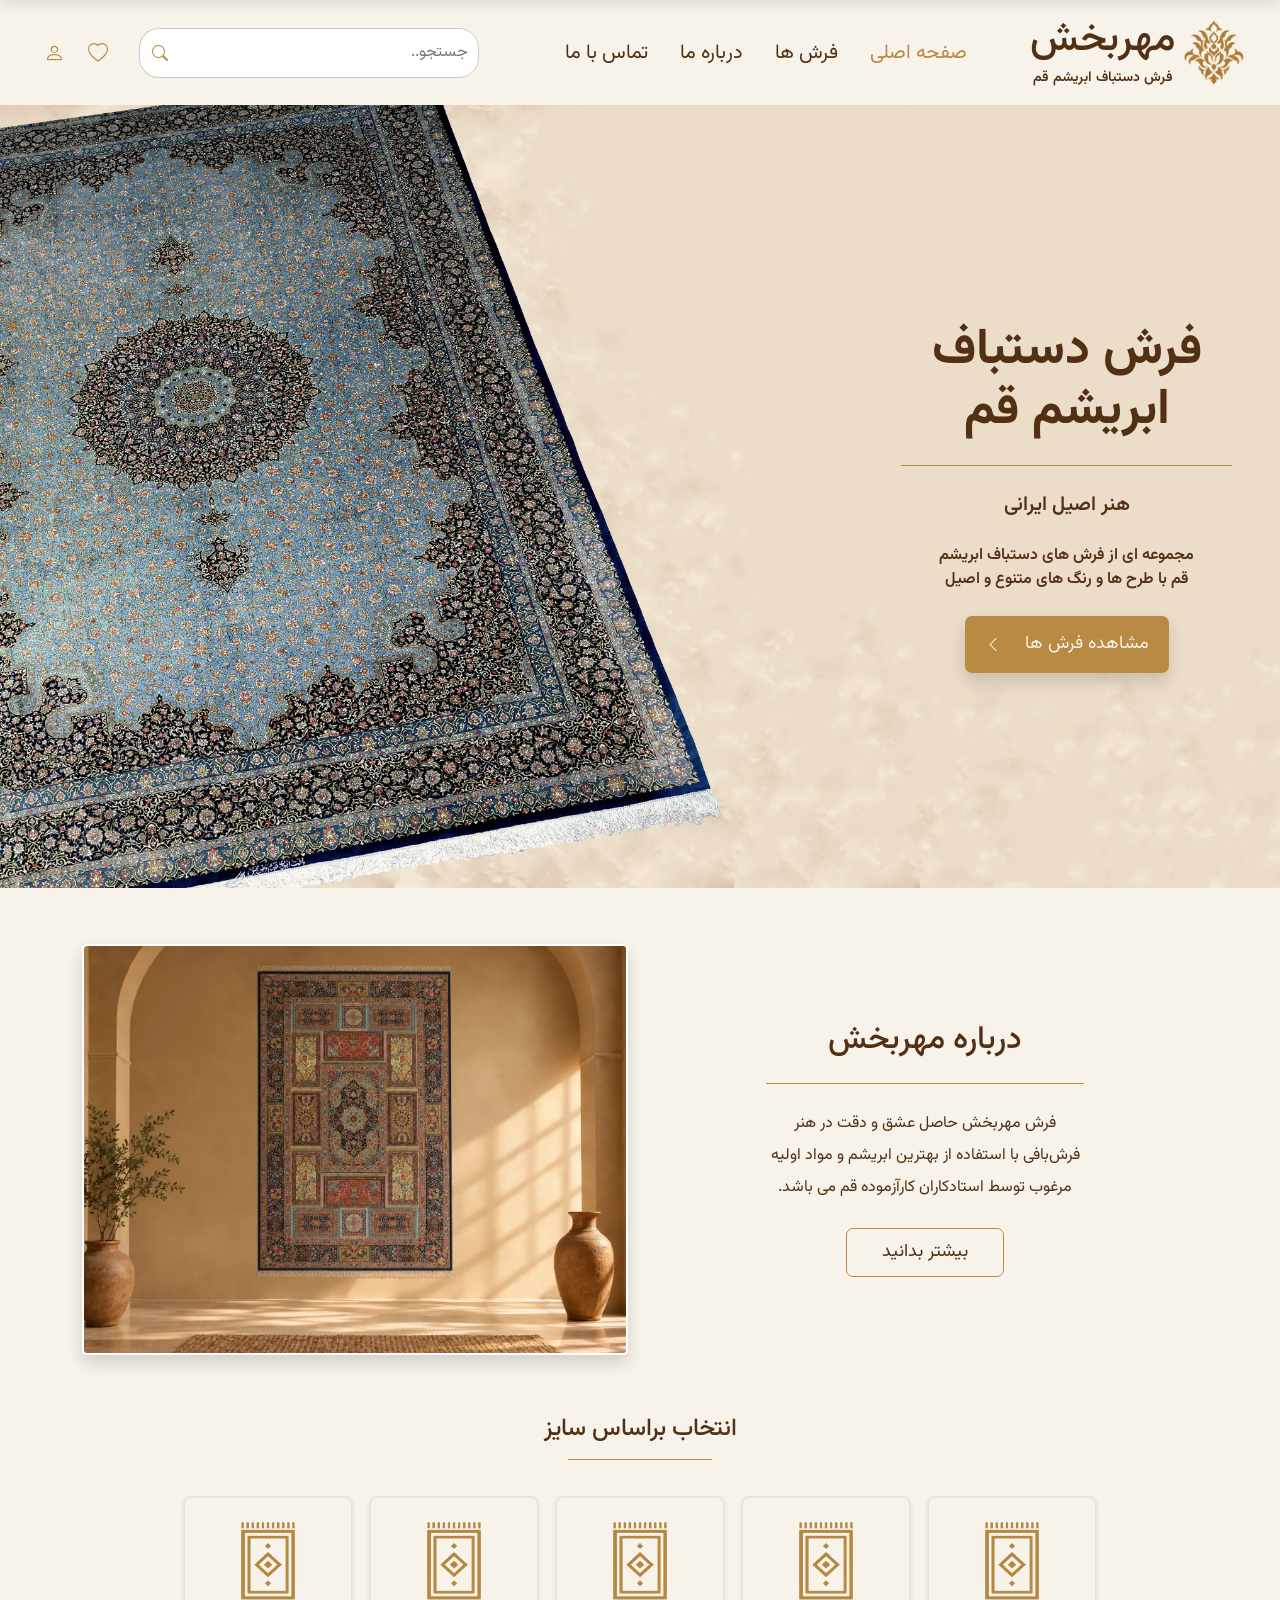
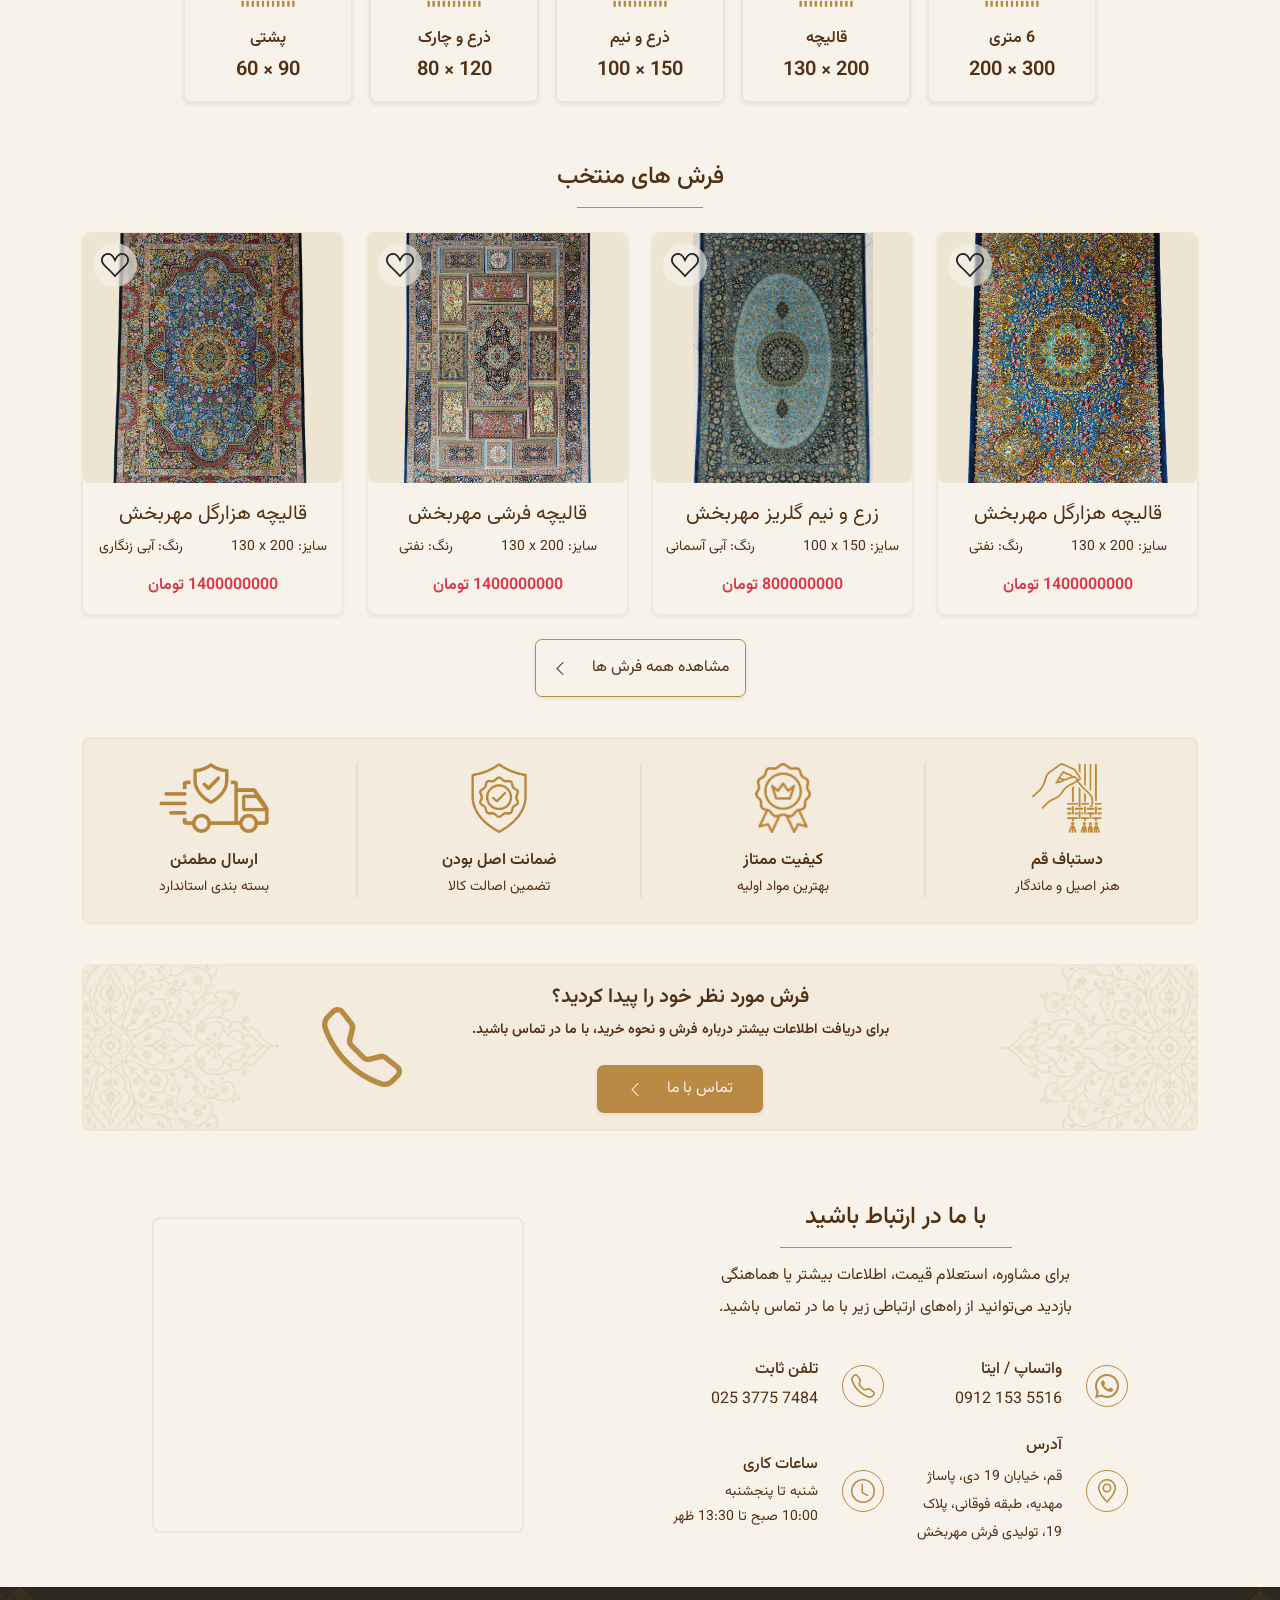
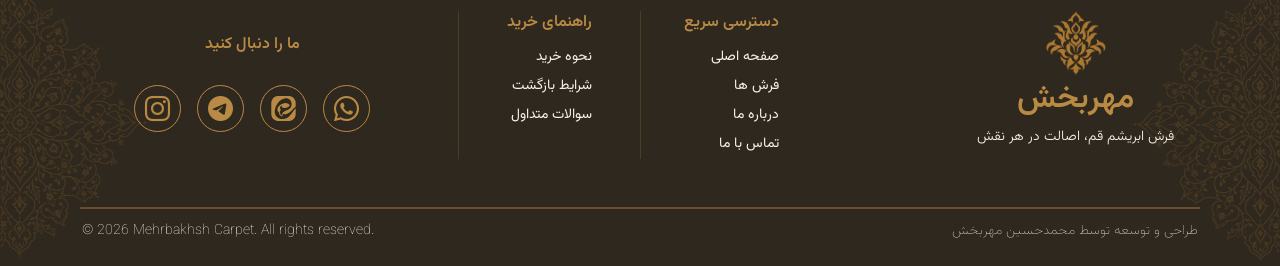
==== commit e12243e0: "connect special carpets to js" ====
--- a/index.html
+++ b/index.html
@@ -355,170 +355,9 @@
 
                     <!-- special carpet items -->
                     <div class="products_container w-100 mt-2">
-                        <div class="row g-4">
-                            <div class="col-6 col-xl-3">
-                                <a href=""
-                                    class="product_card shadow-sm d-flex flex-column align-items-center justify-content-center">
-                                    <div class="product_head w-100">
-                                        <div
-                                            class="product_img_container d-flex align-items-center justify-content-center">
-                                            <img class="product_img" src="assets/imgs/1.webp" alt="">
-                                        </div>
-                                    </div>
-
-                                    <div class="product_body px-2 px-sm-0 py-3 py-md-4 py-xl-3 py-xxl-4">
-                                        <span class="product_body_title d-block text-center fs-5">قالیچه هزارگل
-                                            مهربخش</span>
-                                        <div
-                                            class="product_body_detail d-flex justify-content-between justify-content-sm-center gap-sm-5 py-2 small">
-                                            <div class=" text-center">
-                                                <span>سایز:</span>
-                                                <span>200 × 130</span>
-                                            </div>
-                                            <div>
-                                                <span>رنگ: </span>
-                                                <span>نفتی</span>
-                                            </div>
-                                        </div>
-                                        <span
-                                            class="product_body_price d-block w-100 text-center fs-6 pt-2 text-danger fw-semibold">
-                                            1,400,000,000
-                                            تومان
-                                        </span>
-                                    </div>
-
-                                    <!-- wishlist icon -->
-                                    <button class="wishlist_icon_container border-0">
-                                        <i
-                                            class="bi bi-suit-heart-fill text-danger fs-3 wishlist_icon_selected d-none"></i>
-                                        <i class="bi bi-suit-heart text-dark fs-3 wishlist_icon"></i>
-                                    </button>
-
-                                </a>
-                            </div>
-
-                            <div class="col-6 col-xl-3">
-                                <a href=""
-                                    class="product_card shadow-sm d-flex flex-column align-items-center justify-content-center">
-                                    <div class="product_head w-100">
-                                        <div
-                                            class="product_img_container d-flex align-items-center justify-content-center">
-                                            <img class="product_img" src="assets/imgs/1.webp" alt="">
-                                        </div>
-                                    </div>
-
-                                    <div class="product_body px-2 px-sm-0 py-3 py-md-4 py-xl-3 py-xxl-4">
-                                        <span class="product_body_title d-block text-center fs-5">قالیچه هزارگل
-                                            مهربخش</span>
-                                        <div
-                                            class="product_body_detail d-flex justify-content-between justify-content-sm-center gap-sm-5 py-2 small">
-                                            <div class=" text-center">
-                                                <span>سایز:</span>
-                                                <span>200 × 130</span>
-                                            </div>
-                                            <div>
-                                                <span>رنگ: </span>
-                                                <span>نفتی</span>
-                                            </div>
-                                        </div>
-                                        <span
-                                            class="product_body_price d-block w-100 text-center fs-6 pt-2 text-danger fw-semibold">
-                                            1,400,000,000
-                                            تومان
-                                        </span>
-                                    </div>
-
-                                    <!-- wishlist icon -->
-                                    <button class="wishlist_icon_container border-0">
-                                        <i
-                                            class="bi bi-suit-heart-fill text-danger fs-3 wishlist_icon_selected d-none"></i>
-                                        <i class="bi bi-suit-heart text-dark fs-3 wishlist_icon"></i>
-                                    </button>
-
-                                </a>
-                            </div>
-
-                            <div class="col-6 col-xl-3">
-                                <a href=""
-                                    class="product_card shadow-sm d-flex flex-column align-items-center justify-content-center">
-                                    <div class="product_head w-100">
-                                        <div
-                                            class="product_img_container d-flex align-items-center justify-content-center">
-                                            <img class="product_img" src="assets/imgs/1.webp" alt="">
-                                        </div>
-                                    </div>
-
-                                    <div class="product_body px-2 px-sm-0 py-3 py-md-4 py-xl-3 py-xxl-4">
-                                        <span class="product_body_title d-block text-center fs-5">قالیچه هزارگل
-                                            مهربخش</span>
-                                        <div
-                                            class="product_body_detail d-flex justify-content-between justify-content-sm-center gap-sm-5 py-2 small">
-                                            <div class=" text-center">
-                                                <span>سایز:</span>
-                                                <span>200 × 130</span>
-                                            </div>
-                                            <div>
-                                                <span>رنگ: </span>
-                                                <span>نفتی</span>
-                                            </div>
-                                        </div>
-                                        <span
-                                            class="product_body_price d-block w-100 text-center fs-6 pt-2 text-danger fw-semibold">
-                                            1,400,000,000
-                                            تومان
-                                        </span>
-                                    </div>
-
-                                    <!-- wishlist icon -->
-                                    <button class="wishlist_icon_container border-0">
-                                        <i
-                                            class="bi bi-suit-heart-fill text-danger fs-3 wishlist_icon_selected d-none"></i>
-                                        <i class="bi bi-suit-heart text-dark fs-3 wishlist_icon"></i>
-                                    </button>
-
-                                </a>
-                            </div>
-
-                            <div class="col-6 col-xl-3">
-                                <a href=""
-                                    class="product_card shadow-sm d-flex flex-column align-items-center justify-content-center">
-                                    <div class="product_head w-100">
-                                        <div
-                                            class="product_img_container d-flex align-items-center justify-content-center">
-                                            <img class="product_img" src="assets/imgs/1.webp" alt="">
-                                        </div>
-                                    </div>
-
-                                    <div class="product_body px-2 px-sm-0 py-3 py-md-4 py-xl-3 py-xxl-4">
-                                        <span class="product_body_title d-block text-center fs-5">قالیچه هزارگل
-                                            مهربخش</span>
-                                        <div
-                                            class="product_body_detail d-flex justify-content-between justify-content-sm-center gap-sm-5 py-2 small">
-                                            <div class=" text-center">
-                                                <span>سایز:</span>
-                                                <span>200 × 130</span>
-                                            </div>
-                                            <div>
-                                                <span>رنگ: </span>
-                                                <span>نفتی</span>
-                                            </div>
-                                        </div>
-                                        <span
-                                            class="product_body_price d-block w-100 text-center fs-6 pt-2 text-danger fw-semibold">
-                                            1,400,000,000
-                                            تومان
-                                        </span>
-                                    </div>
-
-                                    <!-- wishlist icon -->
-                                    <button class="wishlist_icon_container border-0">
-                                        <i
-                                            class="bi bi-suit-heart-fill text-danger fs-3 wishlist_icon_selected d-none"></i>
-                                        <i class="bi bi-suit-heart text-dark fs-3 wishlist_icon"></i>
-                                    </button>
-
-                                </a>
-                            </div>
+                        <div class="row special_products_row g-4">
+                            <!-- special products load here  -->
+            
                         </div>
                     </div>
 
@@ -807,7 +646,7 @@
 
 
 
-
+    <script src="assets/js/carpets_data.js"></script>
     <script src="assets/js/app.js"></script>
 </body>
 
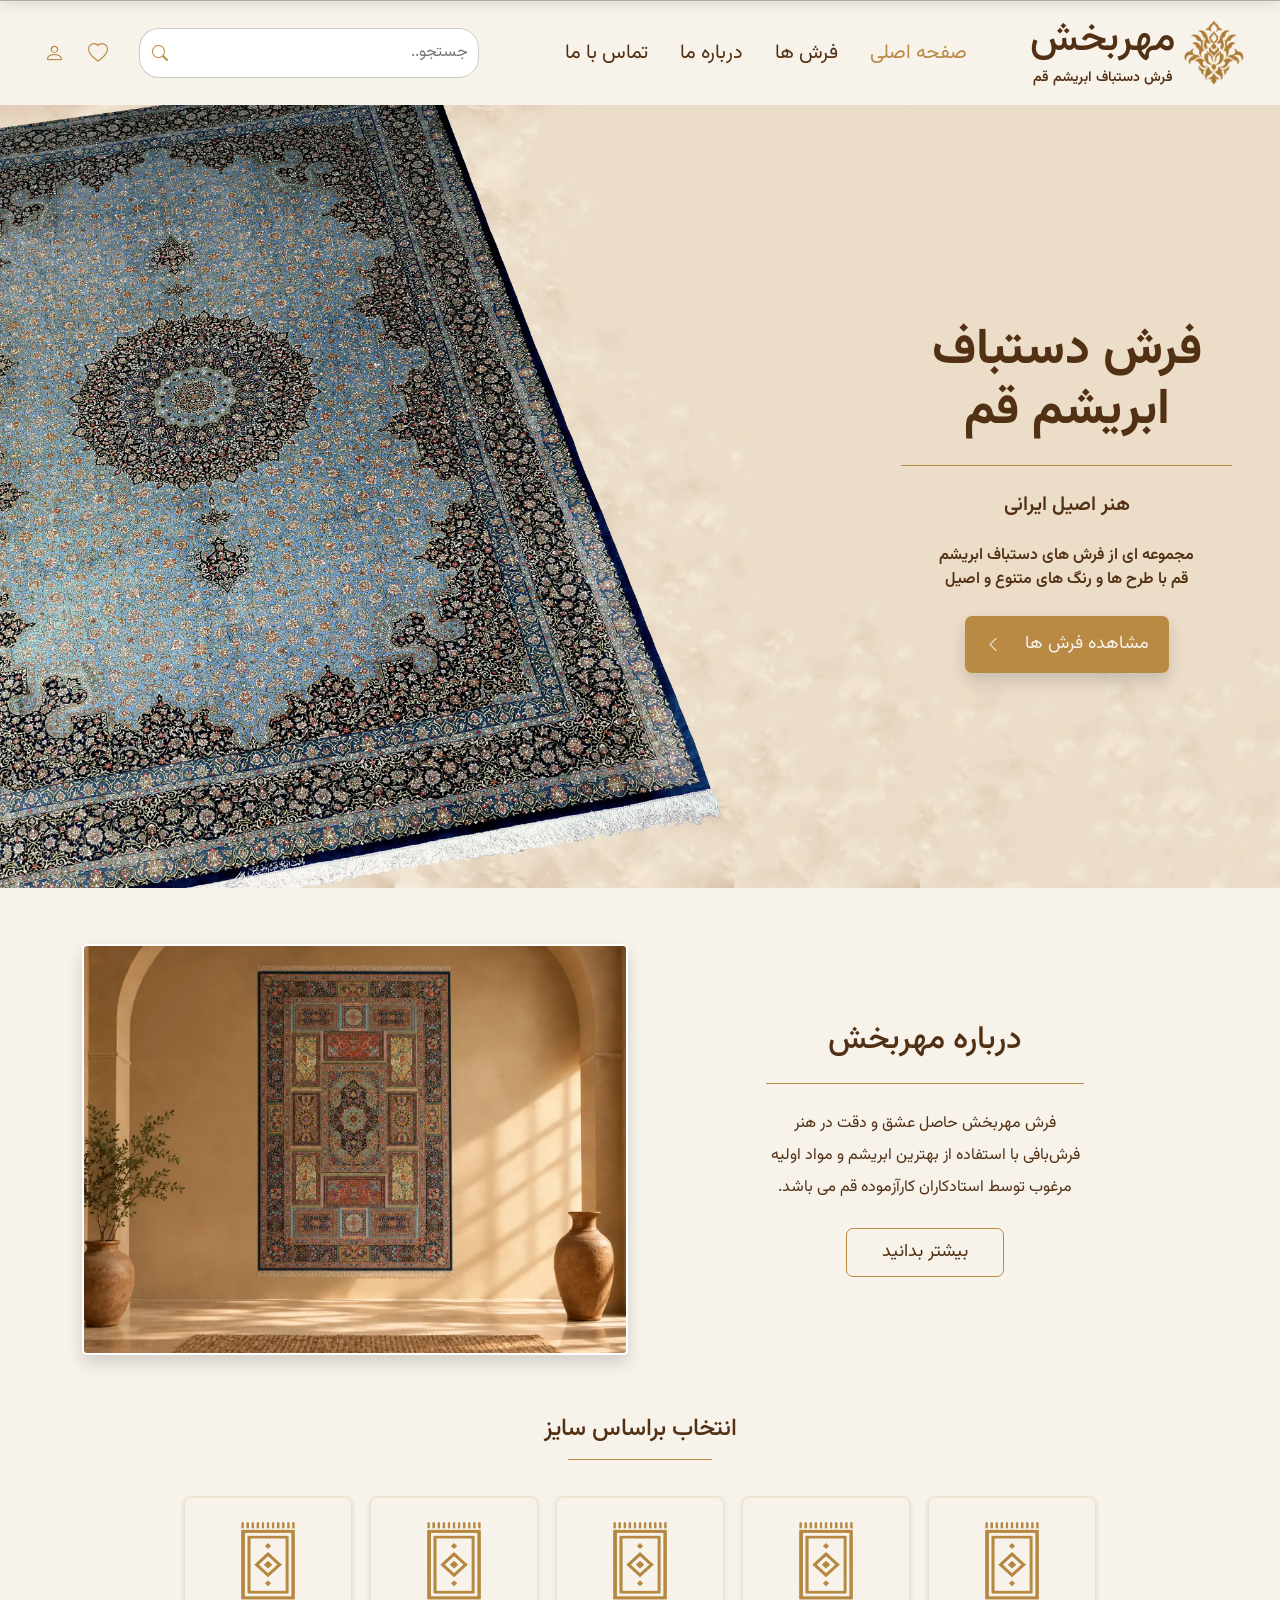
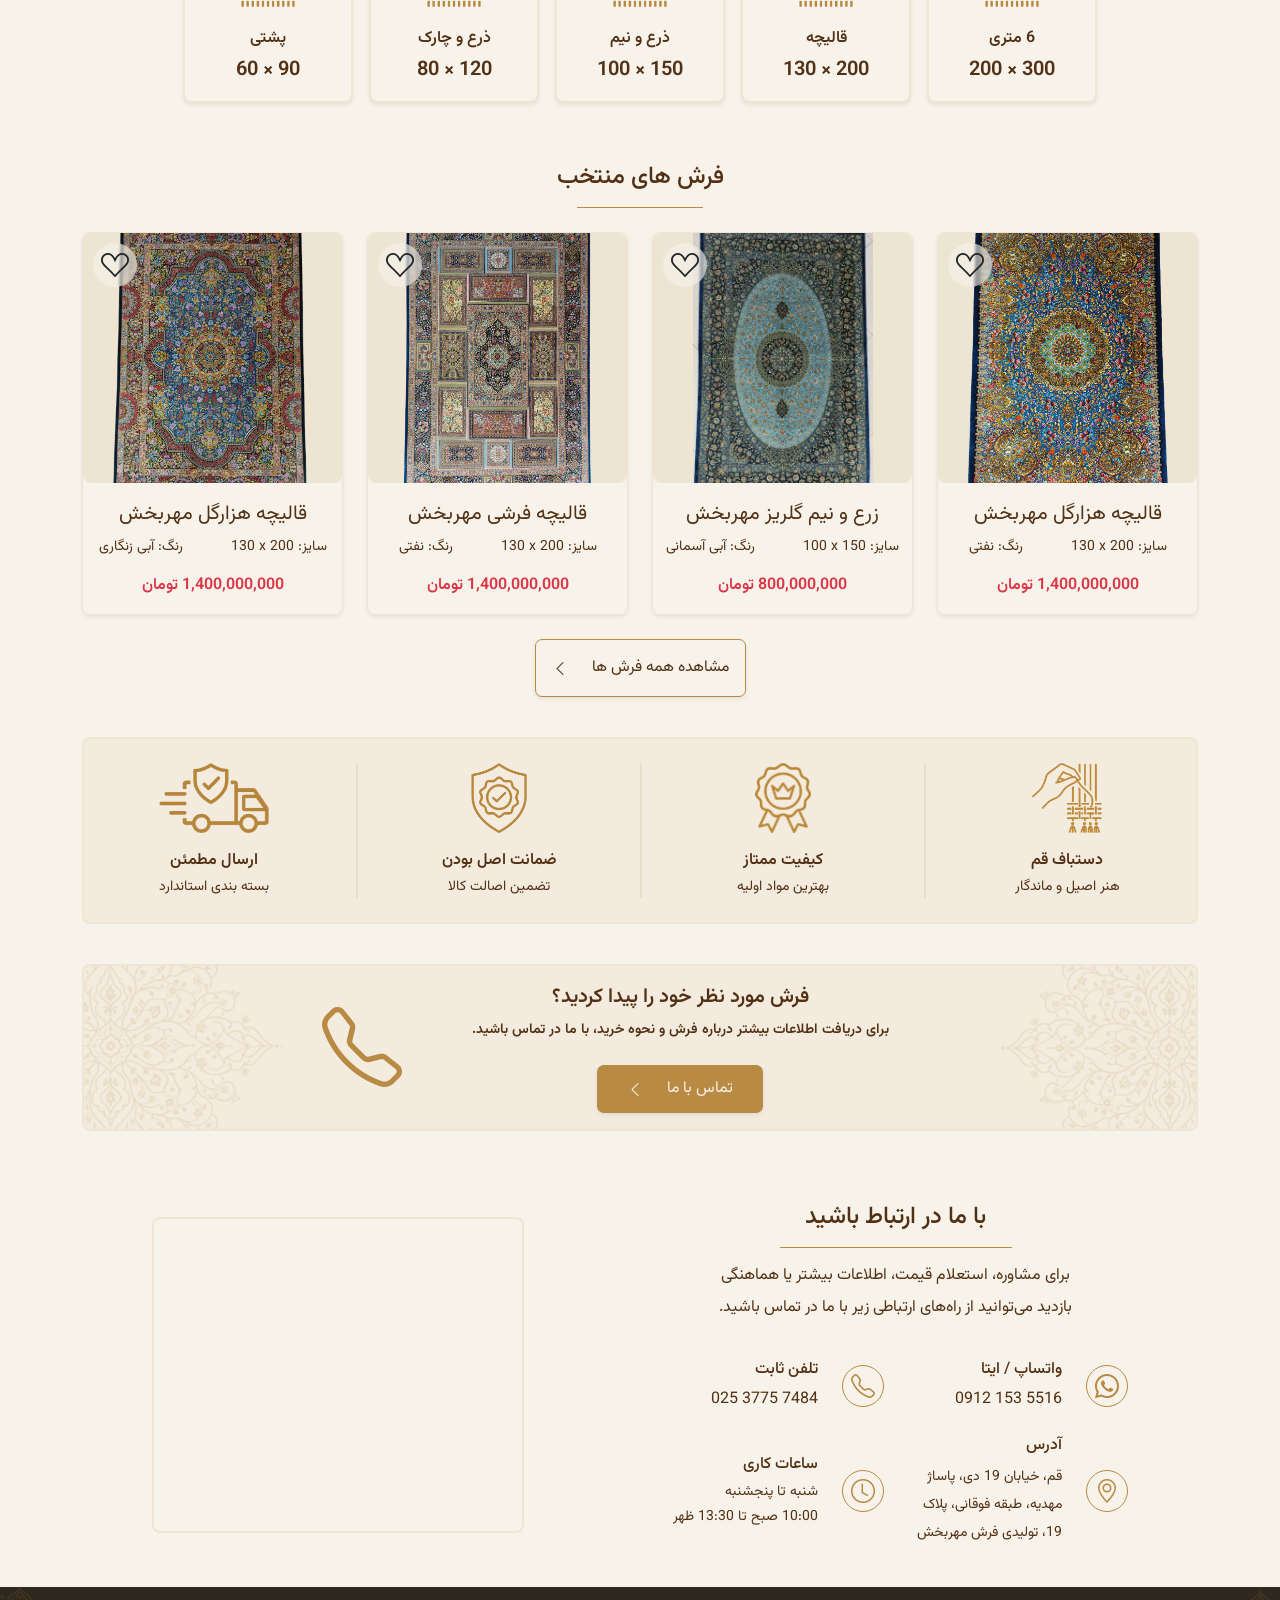
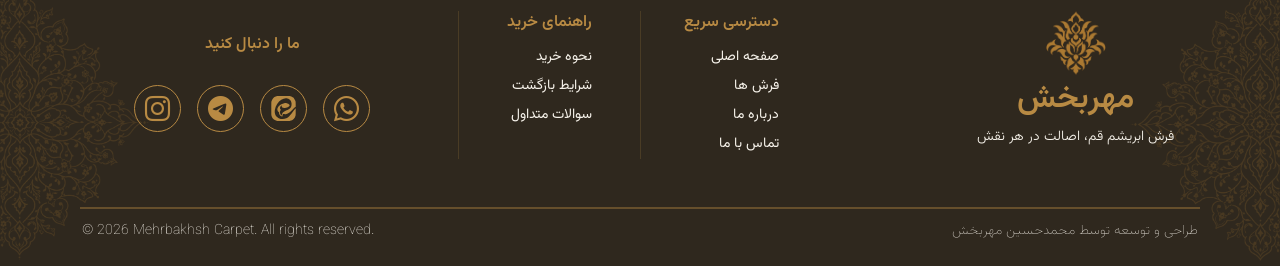
==== commit 0266a0db: "add mobile side bar" ====
--- a/index.html
+++ b/index.html
@@ -29,7 +29,7 @@
         <div class="container-fluid">
             <div class="row d-flex align-items-center justify-content-between">
 
-                <div class="col-1 d-lg-none">
+                <div class="col-1 d-lg-none side_btn" onclick="showSidebar()">
                     <i class="bi bi-list fs-4"></i>
                 </div>
 
@@ -112,7 +112,7 @@
         <div class="container">
             <div class="row d-flex align-items-center justify-content-between">
 
-                <div class="col-1 d-lg-none">
+                <div class="col-1 d-lg-none side_btn_mini" onclick="showSidebar()">
                     <i class="bi bi-list fs-4"></i>
                 </div>
 
@@ -133,8 +133,8 @@
                 </div>
 
                 <!-- nav links -->
-                <div class="col-lg-5 col-xl-4 d-none d-lg-block">
-                    <ul class="list-unstyled nav justify-content-end m-0">
+                <div class="col-lg-5 col-xxl-4 d-none d-lg-block">
+                    <ul class="list-unstyled nav justify-content-end m-0 flex-nowrap">
                         <li class="nav-item">
                             <a class="nav-link nav_link_mini text-light fs-6" href="index.html">صفحه اصلی</a>
                         </li>
@@ -357,7 +357,7 @@
                     <div class="products_container w-100 mt-2">
                         <div class="row special_products_row g-4">
                             <!-- special products load here  -->
-            
+
                         </div>
                     </div>
 
@@ -526,7 +526,7 @@
     <!-- footer -->
     <footer class="py-4 position-relative">
         <div class="container">
-            <div class="row d-flex justify-content-center g-4 g-md-5 g-md-0">
+            <div class="row footer_content d-flex justify-content-center g-4 g-md-5 g-md-0">
                 <div class="col-6 col-md-4 p-0">
                     <div
                         class="col-7 col-sm-12 d-flex justify-content-start justify-content-sm-center justify-content-md-start">
@@ -644,6 +644,9 @@
         </div>
     </footer>
 
+    <!-- side bar -->
+    <div class="side_bar_container position-fixed top-0 start-0 d-lg-none"></div>
+
 
 
     <script src="assets/js/carpets_data.js"></script>
--- a/assets/css/style.css
+++ b/assets/css/style.css
@@ -62,6 +62,15 @@
 }
 
 /* main nav */
+.side_btn {
+    cursor: pointer;
+    transition-duration: 0.3s;
+}
+
+.side_btn:hover {
+    color: var(--gold);
+}
+
 .search_box {
     border: 1px solid hsl(0, 0%, 80%);
     height: 50px;
@@ -113,7 +122,7 @@
     position: fixed;
     top: 0;
     left: 0;
-    z-index: 1000;
+    z-index: 100;
     transform: translate3d(0, -100%, 0);
     transition: transform 0.3s ease;
     width: 100%;
@@ -123,6 +132,12 @@
 
 .mini_nav.show {
     transform: translate3d(0, 0, 0);
+}
+
+.side_btn_mini:hover {
+    cursor: pointer;
+    color: var(--primary-background);
+    transition-duration: 0.3s;
 }
 
 .search_box_mini {
@@ -235,7 +250,6 @@
     color: var(--text-color);
     text-decoration: none;
     border: 1px solid rgba(187, 139, 68, 0.15);
-    border-radius: 8px;
     transition-duration: 0.3s;
     position: relative;
 }
@@ -333,6 +347,7 @@
     background-color: var(--dark-background);
     color: var(--primary-background);
     overflow: hidden;
+    z-index: 0;
 }
 
 .footer_links .footer_link_item {
@@ -372,13 +387,34 @@
 
 .footer_background1 {
     filter: opacity(0.2);
+    z-index: -1;
 }
 
 .footer_background2 {
     filter: opacity(0.2);
     transform: rotate(180deg);
-}
-
+    z-index: -1;
+}
+
+
+/* side bar  */
+.side_bar_container {
+    width: 100%;
+    z-index: 1000;
+    height: 100vh;
+
+    transform: translate3d(100%, 0, 0);
+    transition-duration: 0.3s;
+    transition-timing-function: ease;
+}
+
+.side_bar_container.show {
+    transform: translate3d(0, 0, 0);
+}
+
+.side_bar {
+    background-color: var(--secondary-background);
+}
 
 
 /*------------------ responsive -----------------*/
@@ -605,6 +641,7 @@
 }
 
 @media (max-width: 575.98px) {
+
     /* main nav  */
     .brand_name h1 {
         font-size: 24px;
@@ -722,10 +759,11 @@
 
     /* footer  */
 
-    .footer_icon{
+    .footer_icon {
         font-size: 20px;
     }
-    .footer_svg{
+
+    .footer_svg {
         height: 20px;
         width: 20px;
     }
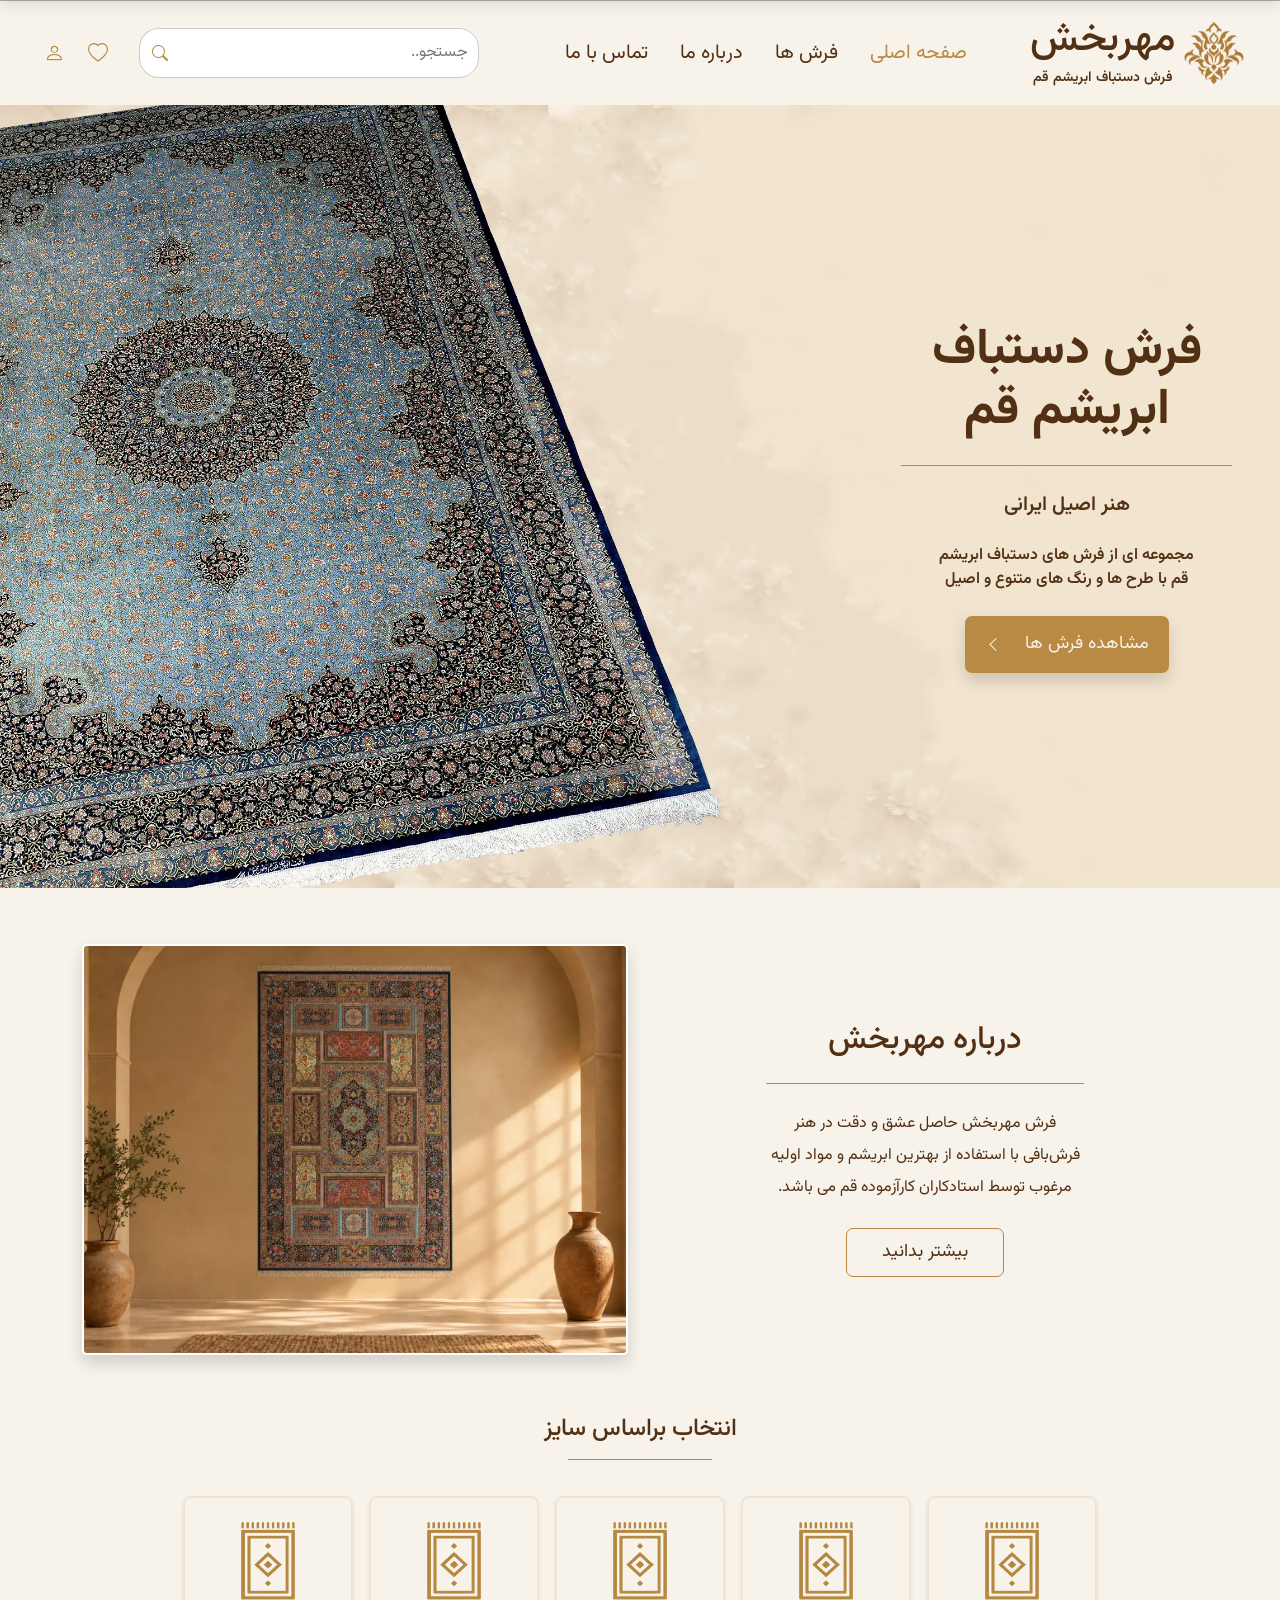
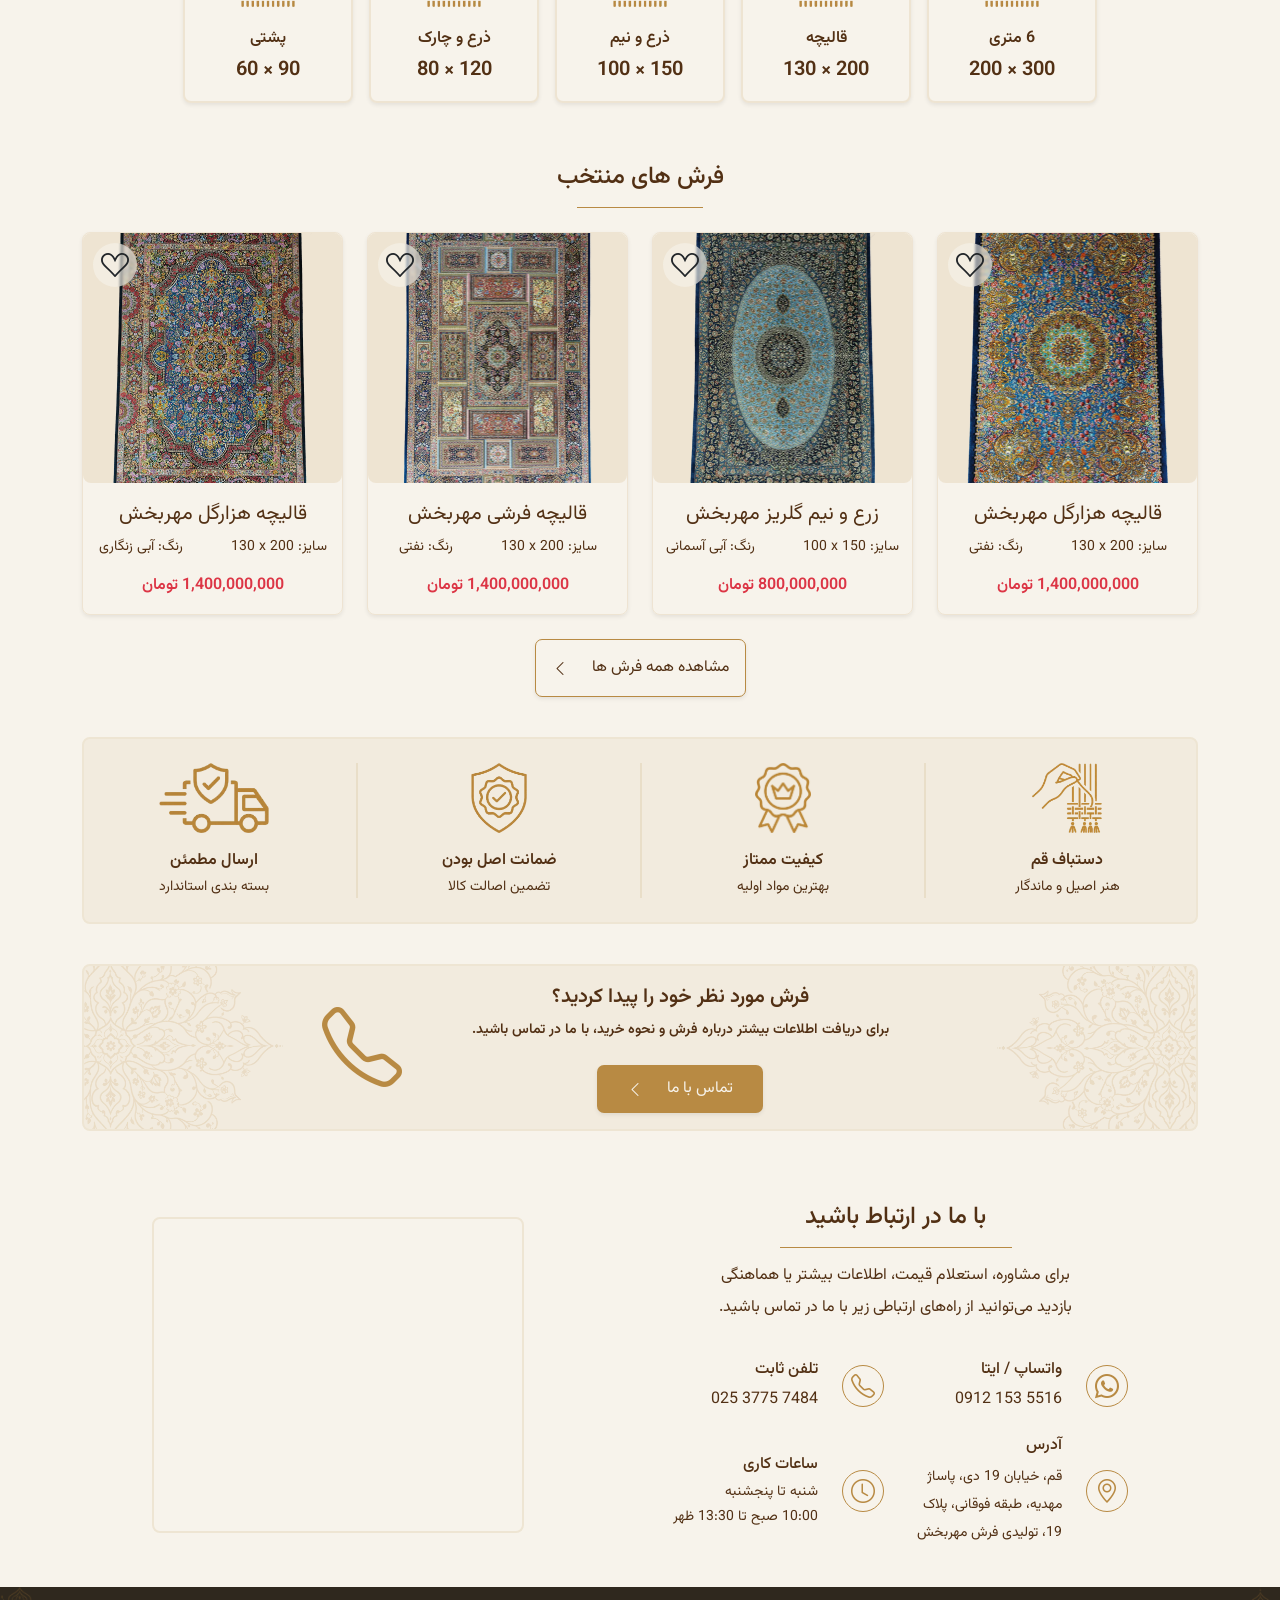
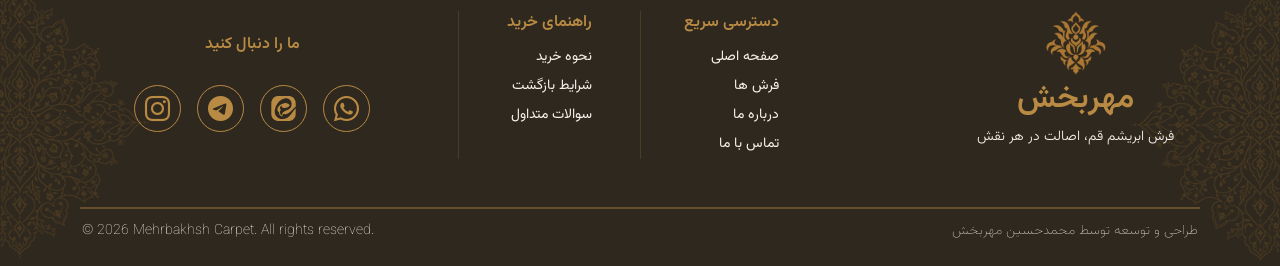
==== commit e8887c2d: "add search feature" ====
--- a/index.html
+++ b/index.html
@@ -73,12 +73,12 @@
 
                 <!-- search box -->
                 <div class="col-4 d-none d-xl-block">
-                    <div class="input-group d-flex justify-content-end">
-                        <input type="search" class="search_box" placeholder="جستجو..">
-                        <button class="btn btn-light search_btn">
+                    <form class="search_box input-group d-flex justify-content-end">
+                        <input type="search" class="search_input" placeholder="جستجو..">
+                        <button type="submit" class="btn btn-light search_btn">
                             <i class="bi bi-search text_gold"></i>
                         </button>
-                    </div>
+                    </form>
                 </div>
 
                 <!-- wishlist and profile -->
--- a/assets/css/style.css
+++ b/assets/css/style.css
@@ -71,7 +71,7 @@
     color: var(--gold);
 }
 
-.search_box {
+.search_input {
     border: 1px solid hsl(0, 0%, 80%);
     height: 50px;
     width: 300px;
@@ -79,7 +79,7 @@
     padding: 10px;
 }
 
-.search_box:focus {
+.search_input:focus {
     outline: 1px solid var(--gold);
 }
 
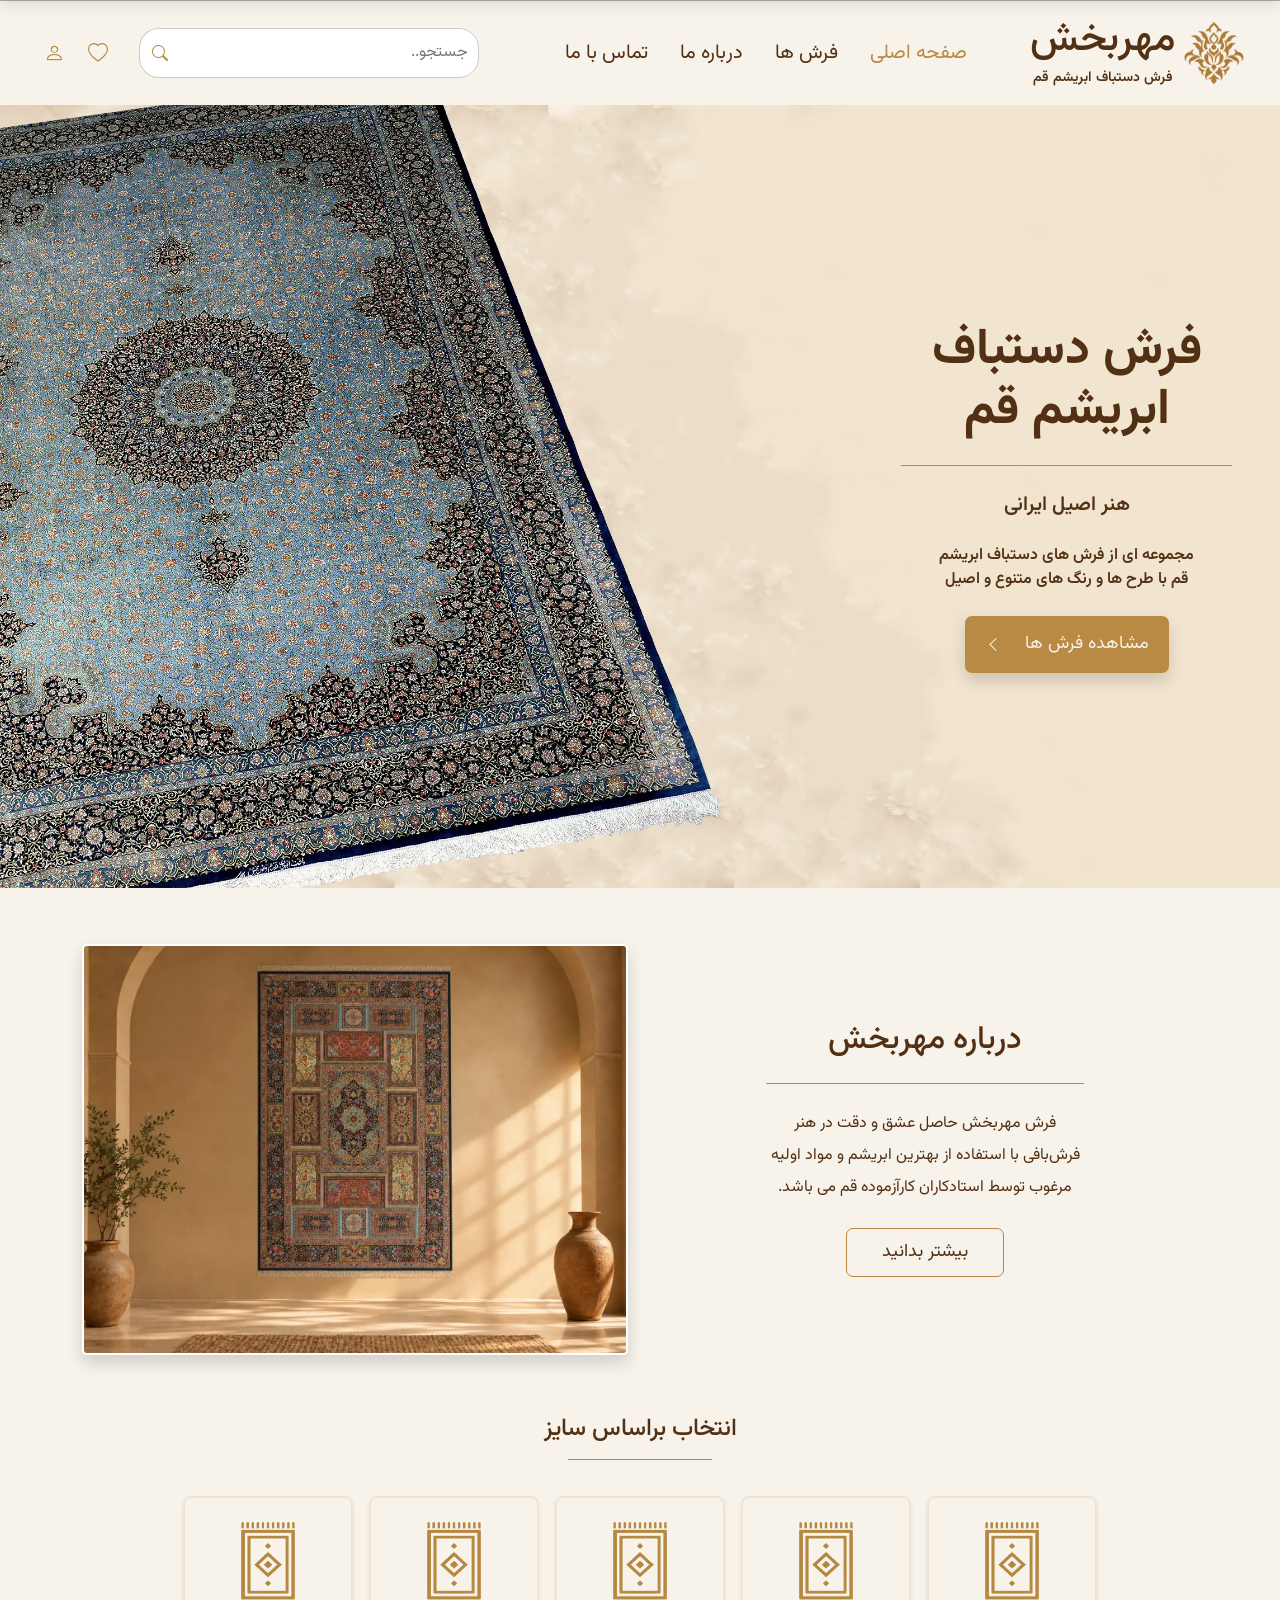
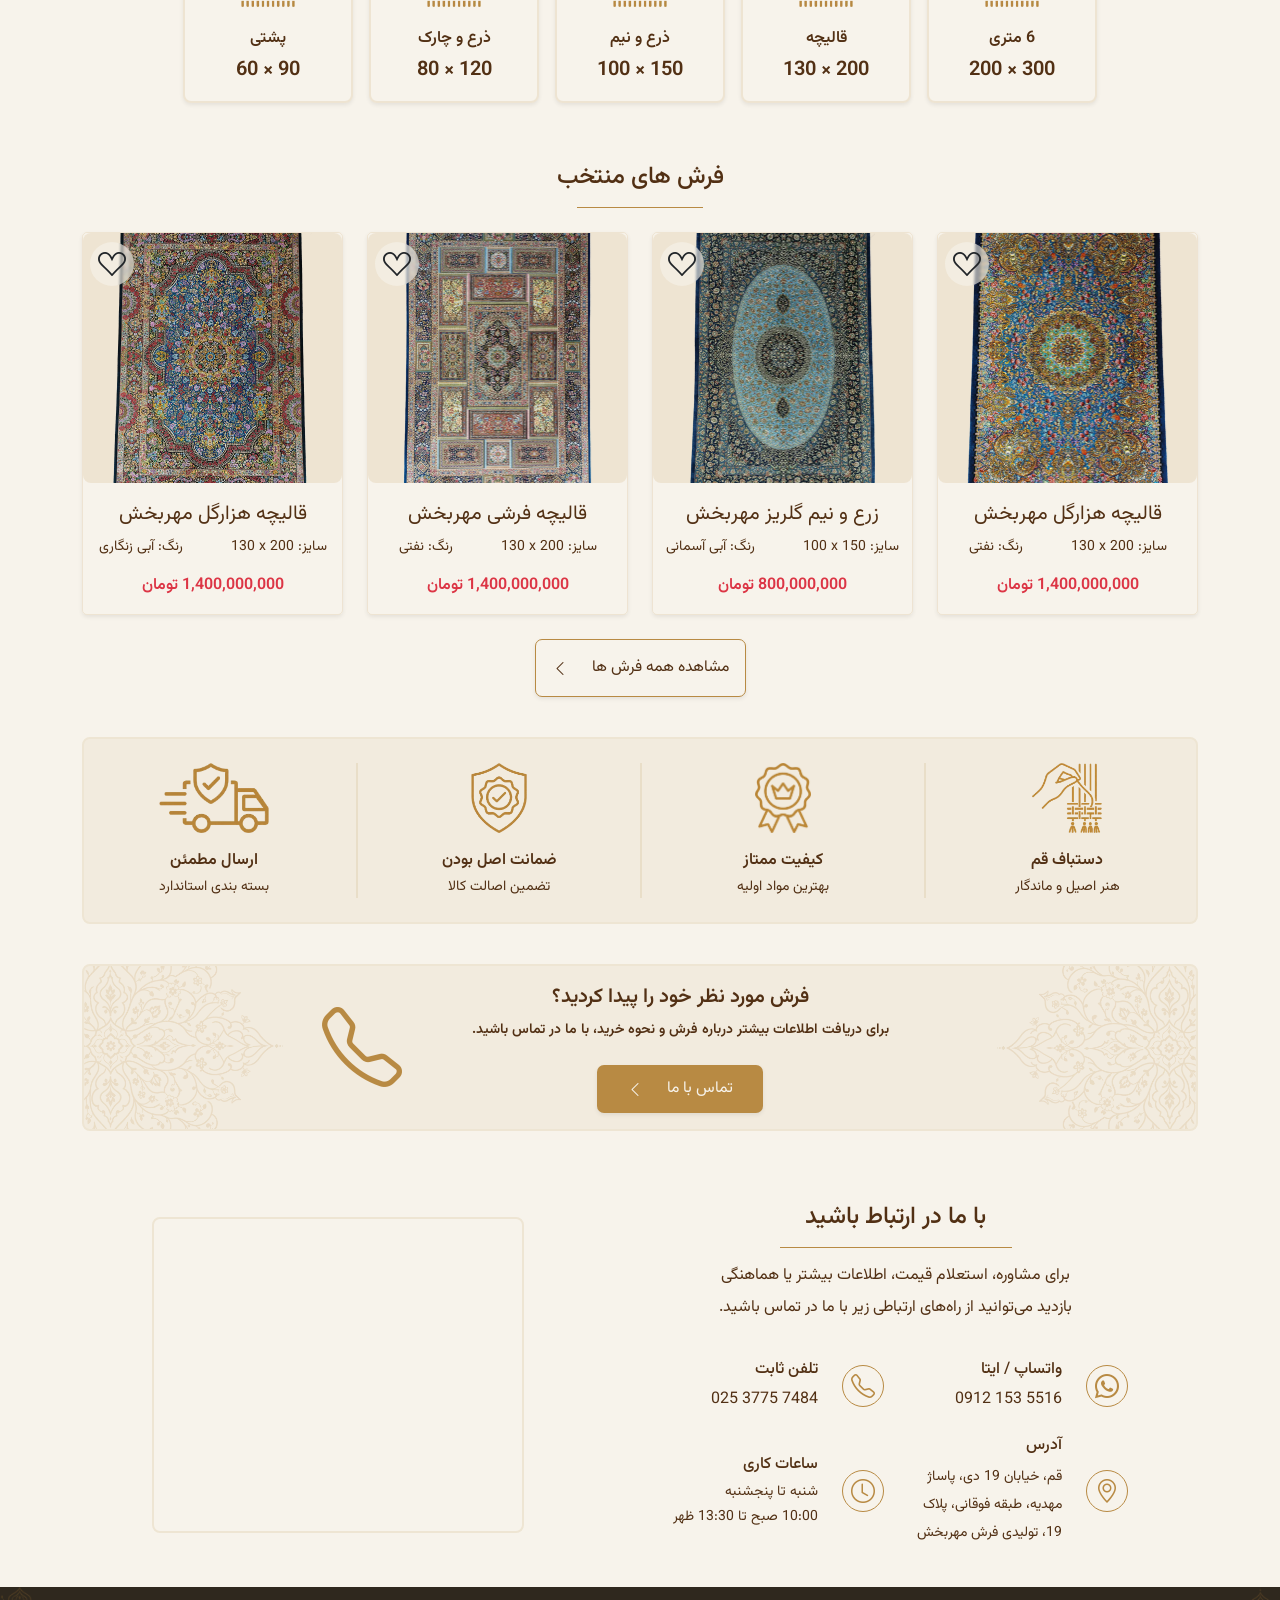
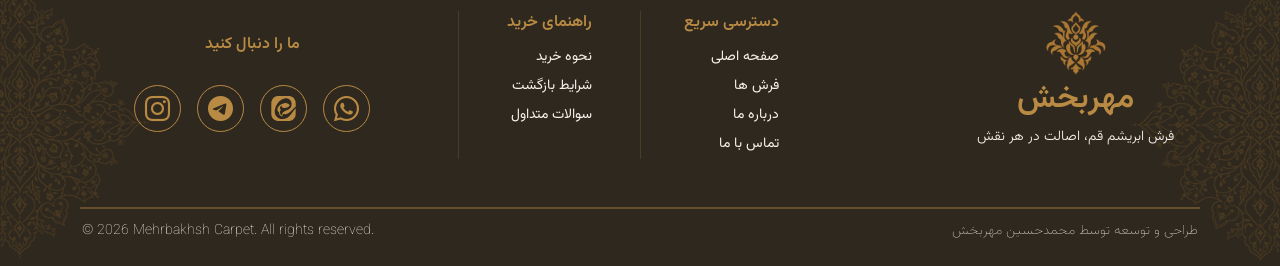
==== commit 3648395d: "complete wishlist" ====
--- a/index.html
+++ b/index.html
@@ -76,27 +76,27 @@
                     <form class="search_box input-group d-flex justify-content-end">
                         <input type="search" class="search_input" placeholder="جستجو..">
                         <button type="submit" class="btn btn-light search_btn">
-                            <i class="bi bi-search text_gold"></i>
+                            <i class="bi bi-search text_gold icon_tooltip" data-tooltip="جستجو"></i>
                         </button>
                     </form>
                 </div>
 
                 <!-- wishlist and profile -->
-                <div class="col-3 col-md-2 col-lg-2 col-xl-1">
+                <div class="col-3 col-md-2 col-lg-2 col-xl-1 position-relative">
                     <ul class="list-unstyled d-flex align-items-center m-0 gap-2 justify-content-end ">
                         <li>
-                            <a href="" class="extra_navlinks d-block d-xl-none p-2">
-                                <i class="bi bi-search d-flex align-items-center fs-5"></i>
+                            <a href="#" class="search_icon extra_navlinks d-block d-xl-none p-2">
+                                <i class="bi bi-search d-flex align-items-center fs-5 icon_tooltip" data-tooltip="جستجو"></i>
                             </a>
                         </li>
                         <li>
-                            <a href="" class="extra_navlinks d-block p-2">
-                                <i class="bi bi-heart d-flex align-items-center fs-5"></i>
+                            <a href="wishlist.html" class="extra_navlinks d-block p-2">
+                                <i class="bi bi-heart d-flex align-items-center fs-5 icon_tooltip" data-tooltip="علاقه‌مندی‌ها"></i>
                             </a>
                         </li>
                         <li>
-                            <a href="" class="extra_navlinks d-block p-2">
-                                <i class="bi bi-person d-flex align-items-center fs-5"></i>
+                            <a href="#" class="extra_navlinks d-block p-2">
+                                <i class="bi bi-person d-flex align-items-center fs-5 icon_tooltip" data-tooltip="حساب کاربری"></i>
                             </a>
                         </li>
                     </ul>
@@ -113,7 +113,7 @@
             <div class="row d-flex align-items-center justify-content-between">
 
                 <div class="col-1 d-lg-none side_btn_mini" onclick="showSidebar()">
-                    <i class="bi bi-list fs-4"></i>
+                    <i class="bi bi-list fs-4 icon_tooltip" data-tooltip="منو"></i>
                 </div>
 
                 <!-- logo and brand name -->
@@ -155,30 +155,30 @@
 
                 <!-- search box -->
                 <div class="col-4 d-none d-xl-flex">
-                    <div class="input-group d-flex justify-content-end">
-                        <input type="search" class="search_box_mini" placeholder="جستجو..">
-                        <button class="btn btn-light search_btn_mini">
-                            <i class="bi bi-search text_gold"></i>
+                    <form class="search_box_mini input-group d-flex justify-content-end">
+                        <input type="search" class="search_input_mini" placeholder="جستجو..">
+                        <button type="submit" class="btn btn-light search_btn_mini">
+                            <i class="bi bi-search text_gold icon_tooltip" data-tooltip="جستجو"></i>
                         </button>
-                    </div>
+                    </form>
                 </div>
 
                 <!-- wishlist and profile -->
                 <div class="col-3 col-md-2 col-lg-2 col-xl-1">
                     <ul class="list-unstyled d-flex align-items-center justify-content-end m-0 gap-2">
                         <li>
-                            <a href="" class="extra_navlinks d-block d-xl-none p-2">
-                                <i class="bi bi-search d-flex align-items-center fs-5"></i>
+                            <a href="#" class="search_icon_mini extra_navlinks_mini d-block d-xl-none p-2">
+                                <i class="bi bi-search d-flex align-items-center fs-6 icon_tooltip" data-tooltip="جستجو"></i>
                             </a>
                         </li>
                         <li>
-                            <a href="" class="extra_navlinks_mini d-block p-2">
-                                <i class="bi bi-heart d-flex align-items-center fs-6"></i>
+                            <a href="wishlist.html" class="extra_navlinks_mini d-block p-2">
+                                <i class="bi bi-heart d-flex align-items-center fs-6 icon_tooltip" data-tooltip="علاقه‌مندی‌ها"></i>
                             </a>
                         </li>
                         <li>
-                            <a href="" class="extra_navlinks_mini d-block p-2">
-                                <i class="bi bi-person d-flex align-items-center fs-6"></i>
+                            <a href="#" class="extra_navlinks_mini d-block p-2">
+                                <i class="bi bi-person d-flex align-items-center fs-6 icon_tooltip" data-tooltip="حساب کاربری"></i>
                             </a>
                         </li>
                     </ul>
@@ -256,7 +256,7 @@
                     <div class="row w-100 d-flex justify-content-center select_size_items g-3 mt-1">
 
                         <div class="col-4 col-lg-2">
-                            <a href=""
+                            <a href="products.html?size=200 x 300"
                                 class="select_size_item shadow-sm px-2 px-sm-3 pb-2 pb-xl-3 pt-3 pt-xl-4 d-flex flex-column align-items-center justify-content-center ">
                                 <div class="d-flex justify-content-center align-items-center">
                                     <img src="assets/imgs/select-size.webp" width="40%" alt="">
@@ -273,7 +273,7 @@
                         </div>
 
                         <div class="col-4 col-lg-2">
-                            <a href=""
+                            <a href="products.html?size=130 x 200"
                                 class="px-2 px-sm-3 pb-2 pb-xl-3 pt-3 pt-xl-4 select_size_item shadow-sm d-flex flex-column align-items-center justify-content-center">
                                 <div class="d-flex justify-content-center align-items-center">
                                     <img src="assets/imgs/select-size.webp" width="40%" alt="">
@@ -289,7 +289,7 @@
                         </div>
 
                         <div class="col-4 col-lg-2">
-                            <a href=""
+                            <a href="products.html?size=100 x 150"
                                 class="px-2 px-sm-3 pb-2 pb-xl-3 pt-3 pt-xl-4 select_size_item shadow-sm d-flex flex-column align-items-center justify-content-center">
                                 <div class="d-flex justify-content-center align-items-center">
                                     <img src="assets/imgs/select-size.webp" width="40%" alt="">
@@ -306,7 +306,7 @@
                         </div>
 
                         <div class="col-4 col-lg-2">
-                            <a href=""
+                            <a href="products.html?size=80 x 120"
                                 class="px-2 px-sm-3 pb-2 pb-xl-3 pt-3 pt-xl-4 select_size_item shadow-sm d-flex flex-column align-items-center justify-content-center">
                                 <div class="d-flex justify-content-center align-items-center">
                                     <img src="assets/imgs/select-size.webp" width="40%" alt="">
@@ -323,7 +323,7 @@
                         </div>
 
                         <div class="col-4 col-lg-2">
-                            <a href=""
+                            <a href="products.html?size=60 x 90"
                                 class="px-2 px-sm-3 pb-2 pb-xl-3 pt-3 pt-xl-4 select_size_item shadow-sm d-flex flex-column align-items-center justify-content-center">
                                 <div class="d-flex justify-content-center align-items-center">
                                     <img src="assets/imgs/select-size.webp" width="40%" alt="">
@@ -569,13 +569,13 @@
                                     <span class="d-block text_gold pb-2 fw-semibold ">راهنمای خرید</span>
                                     <ul class="list-unstyled small">
                                         <li class="py-1">
-                                            <a href="" class="footer_link_item">نحوه خرید</a>
+                                            <a href="#" class="footer_link_item">نحوه خرید</a>
                                         </li>
                                         <li class="py-1">
-                                            <a href="" class="footer_link_item">شرایط بازگشت</a>
+                                            <a href="#" class="footer_link_item">شرایط بازگشت</a>
                                         </li>
                                         <li class="py-1">
-                                            <a href="" class="footer_link_item">سوالات متداول</a>
+                                            <a href="#" class="footer_link_item">سوالات متداول</a>
                                         </li>
                                     </ul>
                                 </div>
@@ -592,14 +592,14 @@
                             <li class="py-1">
                                 <a href="https://wa.me/989100562098" class="social_link_item" target="_blank">
                                     <div>
-                                        <i class="bi bi-whatsapp footer_icon"></i>
+                                        <i class="bi bi-whatsapp footer_icon icon_tooltip" data-tooltip="واتساپ"></i>
                                     </div>
                                 </a>
                             </li>
                             <li class="py-1">
                                 <a href="https://eitaa.com/hossein_mehrbakhsh" class="social_link_item" target="_blank">
                                     <div>
-                                        <svg class="footer_svg" height="25" viewBox="5.312 -.192 501.099 512.323"
+                                        <svg class="footer_svg icon_tooltip" data-tooltip="ایتا" height="25" viewBox="5.312 -.192 501.099 512.323"
                                             width="25" xmlns="http://www.w3.org/2000/svg" fill="currentColor">
                                             <path
                                                 d="m127.317 510.763a141.312 141.312 0 0 1 -49.749-17.707c-34.56-19.819-60.352-55.317-68.629-94.421-3.221-15.296-3.627-34.624-3.2-153.749.405-128.193.106-121.579 6.208-142.699 3.029-10.517 11.456-28.587 17.557-37.696 22.507-33.494 55.616-54.998 96.64-62.784 8.192-1.557 20.053-1.707 129.195-1.707 133.355 0 128.96-.192 150.741 6.699a145.216 145.216 0 0 1 92.032 89.259c7.04 19.989 7.381 23.189 7.872 75.84l.427 47.573-8.341 5.717c-11.904 8.128-27.52 22.613-49.408 45.867-25.216 26.795-50.688 51.627-63.616 62.016-27.925 22.421-53.504 35.221-79.488 39.765-13.525 2.347-35.883 1.429-49.109-2.027-11.797-3.072-11.029-3.584-15.488 9.899a135.573 135.573 0 0 0 -6.784 32.981l-.661 8.683-3.115-.64c-25.92-5.141-51.605-27.413-61.525-53.333a76.437 76.437 0 0 1 -5.547-26.005l-.341-7.253-6.592-6.059c-13.739-12.587-22.677-27.989-25.493-43.968-4.523-25.451 7.253-54.229 32.811-80.128 26.965-27.371 66.709-48.853 105.664-57.173 14.037-2.987 38.784-3.776 51.264-1.6 24.277 4.224 44.096 16.491 56.427 34.965 3.883 5.781 4.16 6.613 3.776 11.84a17.323 17.323 0 0 1 -3.904 10.517c-9.92 13.888-39.424 28.757-71.168 35.84-56 12.48-91.605-3.029-86.037-37.525.555-3.477.853-6.485.661-6.677-.683-.683-6.251 2.219-12.267 6.4-10.219 7.125-19.264 20.992-22.4 34.283-.768 3.328-1.067 8.661-.725 13.867.427 7.061 1.131 9.685 4.096 15.701 1.963 3.968 5.867 9.6 8.704 12.565l5.12 5.355-2.048 2.603a103.36 103.36 0 0 0 -14.443 25.963 77.547 77.547 0 0 0 -2.24 38.72c2.197 9.835 8.981 23.36 15.765 31.317 5.163 6.08 17.003 16.299 18.901 16.299.512 0 .939-1.024.939-2.261.021-4.907 3.925-20.757 6.955-28.309 9.024-22.571 28.821-41.813 60.16-58.453 5.227-2.773 20.309-10.027 33.536-16.149 29.013-13.44 44.864-21.653 53.568-27.84 25.088-17.771 40.597-44.053 45.653-77.333 1.835-12.16 1.835-34.859 0-47.083-7.851-52.011-46.827-87.381-102.784-93.227-62.4-6.549-141.824 41.664-190.763 115.776-23.808 36.053-39.893 76.053-46.656 116.117-2.624 15.531-3.605 44.373-1.984 58.667 4.117 36.352 17.536 65.664 40.597 88.661a139.328 139.328 0 0 0 39.893 28.011c50.517 24.107 106.453 24.64 155.627 1.515 21.248-10.005 42.112-25.515 64.491-48 21.76-21.867 36.48-40.107 76.629-95.104 22.187-30.357 39.765-50.517 48.469-55.573l3.2-1.835-.405 65.941c-.384 63.851-.469 66.283-2.624 75.968-12.8 57.131-54.187 98.901-110.827 111.829l-9.984 2.283-123.2.213c-100.992.171-124.8-.043-132.053-1.195z" />
@@ -610,7 +610,7 @@
                             <li class="py-1">
                                 <a href="https://t.me/hossein_mehrbakhsh" class="social_link_item" target="_blank">
                                     <div>
-                                        <i class="bi bi-telegram footer_icon"></i>
+                                        <i class="bi bi-telegram footer_icon icon_tooltip" data-tooltip="تلگرام"></i>
                                     </div>
                                 </a>
                             </li>
@@ -618,7 +618,7 @@
                                 <a href="https://www.instagram.com/mehrbakhsh_carpet/" class="social_link_item"
                                     target="_blank">
                                     <div>
-                                        <i class="bi bi-instagram footer_icon"></i>
+                                        <i class="bi bi-instagram footer_icon icon_tooltip" data-tooltip="اینستاگرام"></i>
                                     </div>
                                 </a>
                             </li>
@@ -645,7 +645,7 @@
     </footer>
 
     <!-- side bar -->
-    <div class="side_bar_container position-fixed top-0 start-0 d-lg-none"></div>
+    <div class="side_bar_container position-fixed top-0 start-0 d-xl-none"></div>
 
 
 
--- a/assets/css/style.css
+++ b/assets/css/style.css
@@ -61,7 +61,45 @@
     color: var(--primary-background);
 }
 
+.icon_tooltip {
+    position: relative;
+}
+
+.icon_tooltip::after {
+    content: attr(data-tooltip);
+
+    position: absolute;
+    z-index: 2;
+    top: calc(100% + 10px);
+    left: 50%;
+    transform: translateX(-50%);
+
+    background: var(--dark-background);
+    color: #fff;
+
+    padding: 5px 9px;
+    border-radius: 5px;
+
+    font-size: 12px;
+    white-space: nowrap;
+
+    opacity: 0;
+    visibility: hidden;
+    pointer-events: none;
+
+    transition: 0.2s;
+}
+
+.icon_tooltip:hover::after {
+    opacity: 1;
+    visibility: visible;
+}
+
 /* main nav */
+nav {
+    overflow-y: visible;
+}
+
 .side_btn {
     cursor: pointer;
     transition-duration: 0.3s;
@@ -111,6 +149,45 @@
 
 .extra_navlinks:hover {
     color: var(--text-color);
+}
+
+.search_drop {
+    z-index: 50;
+    position: absolute;
+    top: 150%;
+    left: 0;
+}
+
+.search_input_drop {
+    border: 1px solid hsl(0, 0%, 80%);
+    height: 30px;
+    width: 150px;
+    border-radius: 20px;
+    padding: 10px;
+}
+
+.search_input_drop:focus {
+    outline: 1px solid var(--gold);
+}
+
+.search_btn_drop {
+    background-color: white;
+    border-color: hsl(0, 0%, 80%);
+    border-right: transparent;
+    border-radius: 20px;
+    transition-duration: 0.3s;
+}
+
+.search_btn_drop:focus {
+    background-color: var(--hover-background);
+    outline: 1px solid var(--gold);
+    border: 1px solid hsl(0, 0%, 80%);
+    border-right: 0;
+}
+
+.search_btn_drop:hover {
+    border-color: hsl(0, 0%, 80%);
+    background-color: var(--hover-background) !important;
 }
 
 
@@ -140,7 +217,7 @@
     transition-duration: 0.3s;
 }
 
-.search_box_mini {
+.search_input_mini {
     border: 1px solid hsl(0, 0%, 80%);
     height: 30px;
     width: 200px;
@@ -148,7 +225,7 @@
     padding: 10px;
 }
 
-.search_box_mini:focus {
+.search_input_mini:focus {
     outline: 1px solid var(--gold);
 }
 
@@ -246,12 +323,12 @@
 
 /* special carpets */
 .product_card {
-    border-radius: 8px;
+    height: 100%;
+    border-radius: 5px;
     color: var(--text-color);
     text-decoration: none;
     border: 1px solid rgba(187, 139, 68, 0.15);
     transition-duration: 0.3s;
-    position: relative;
 }
 
 .product_card:hover {
@@ -279,7 +356,7 @@
 .wishlist_icon_container {
     position: absolute;
     top: 10px;
-    left: 10px;
+    left: 20px;
     padding: 8px;
     border-radius: 40px;
     background-color: rgb(247, 243, 235, 0.6);
@@ -416,6 +493,32 @@
     background-color: var(--secondary-background);
 }
 
+.search_input_side {
+    border: 1px solid hsl(0, 0%, 80%);
+    height: 30px;
+    width: 200px;
+    border-radius: 10px;
+    padding: 10px;
+}
+
+.search_input_side:focus {
+    outline: 1px solid var(--gold);
+}
+
+.search_btn_side {
+    background-color: white;
+    border-color: hsl(0, 0%, 80%);
+    border-right: transparent;
+    border-radius: 10px;
+    transition-duration: 0.3s;
+}
+
+.search_btn_side:focus {
+    background-color: var(--hover-background);
+    outline: 1px solid var(--gold);
+    border: 1px solid hsl(0, 0%, 80%);
+    border-right: 0;
+}
 
 /*------------------ responsive -----------------*/
 @media (max-width: 1399.98px) {
@@ -440,6 +543,12 @@
     /* select by size */
     .select_size_item_size {
         font-size: 18px !important;
+    }
+
+    /* side bar */
+    .search_input_side {
+        height: 50px;
+        width: 300px;
     }
 
 }
@@ -638,6 +747,13 @@
     .footer_background2 {
         top: 20% !important;
     }
+
+
+    /* side bar  */
+    .search_input_side {
+        height: 30px;
+        width: 200px;
+    }
 }
 
 @media (max-width: 575.98px) {
@@ -654,6 +770,10 @@
 
     .logo img {
         width: 45px;
+    }
+
+    .icon_tooltip::after {
+        left: 100%;
     }
 
     /* hero  */
